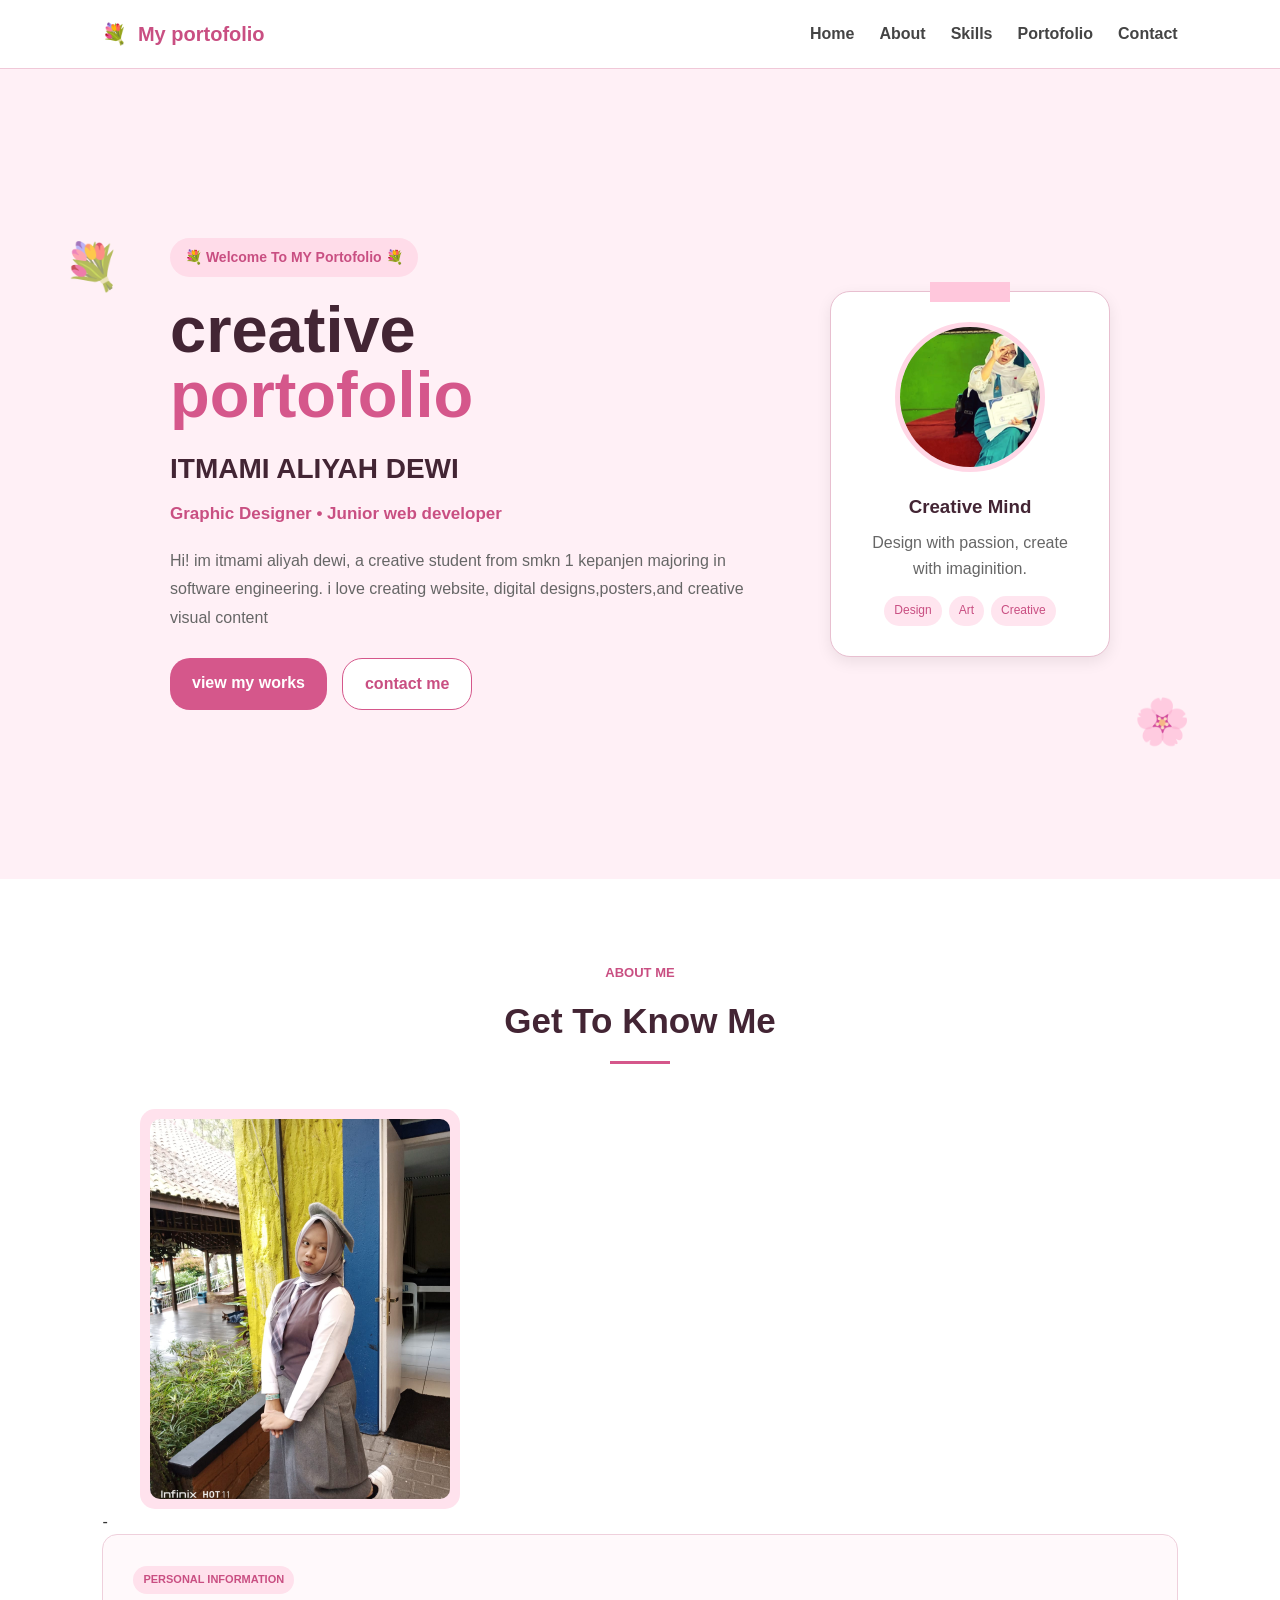
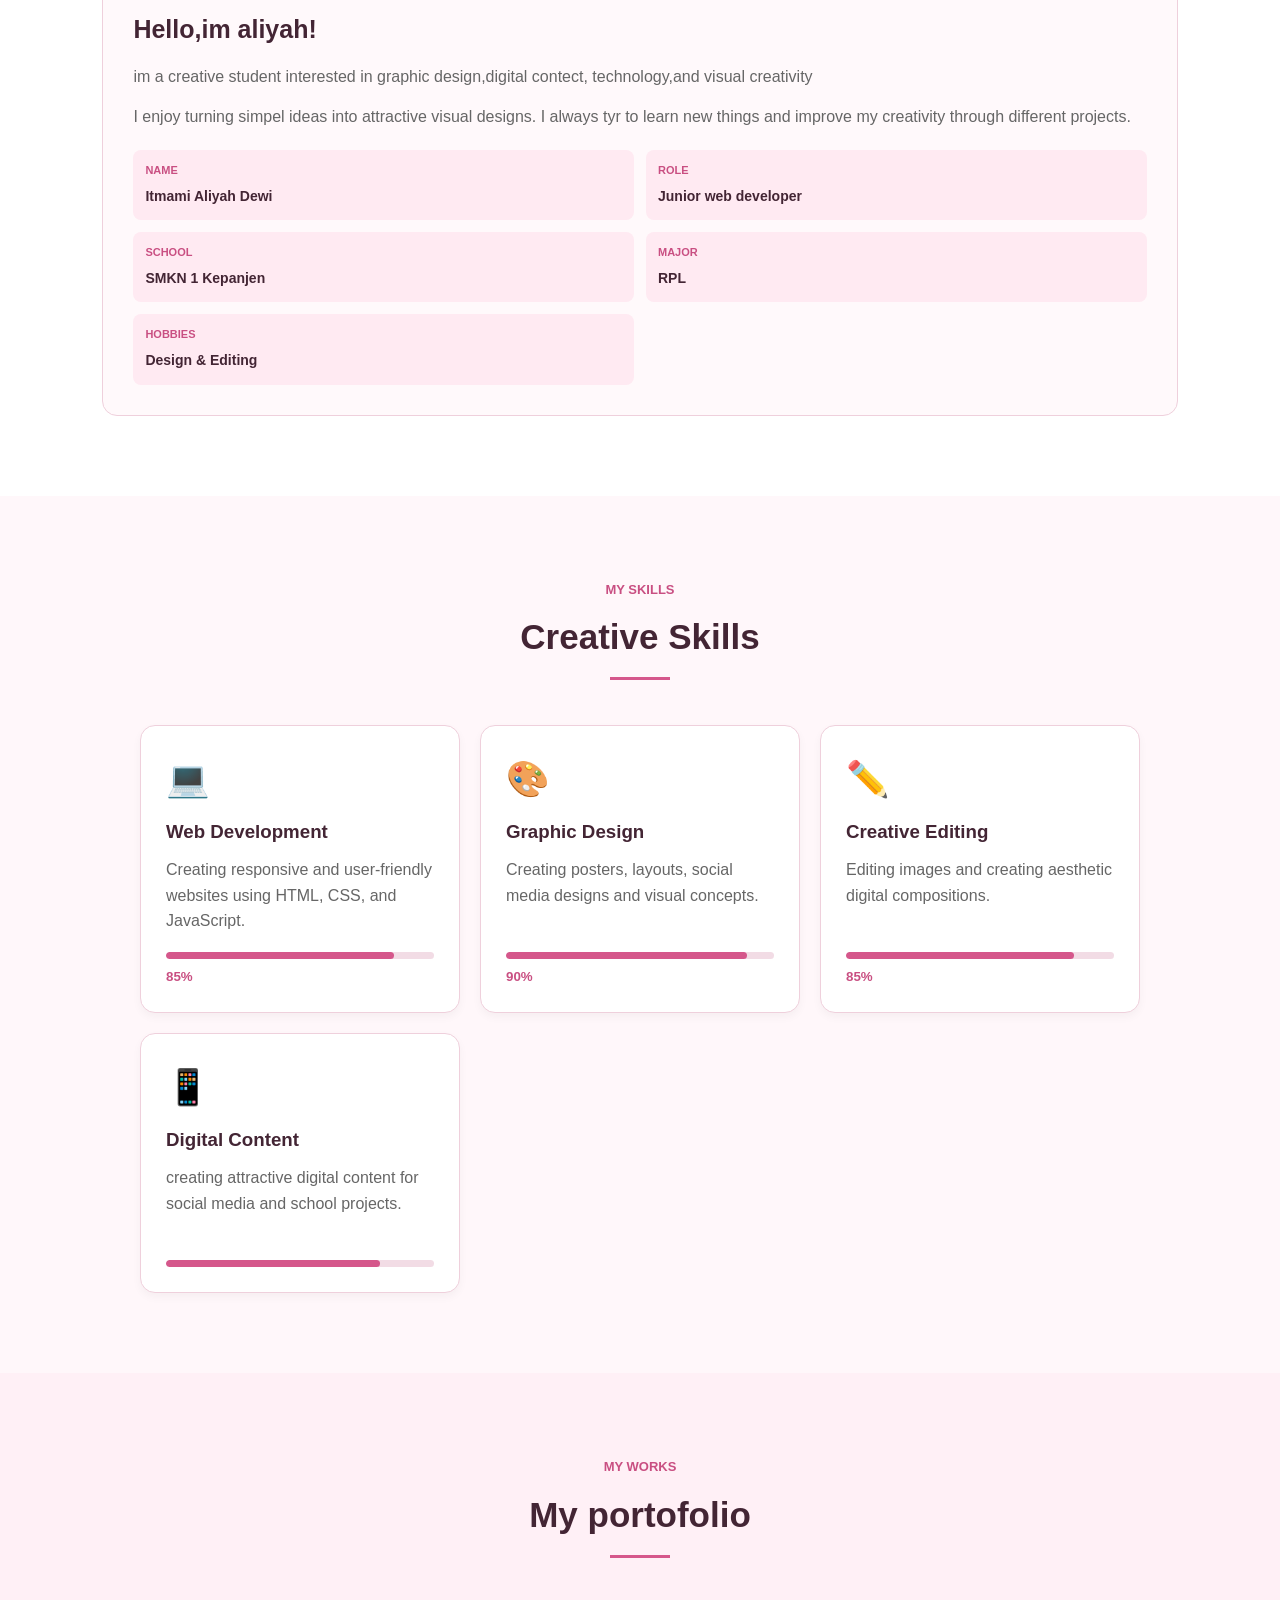
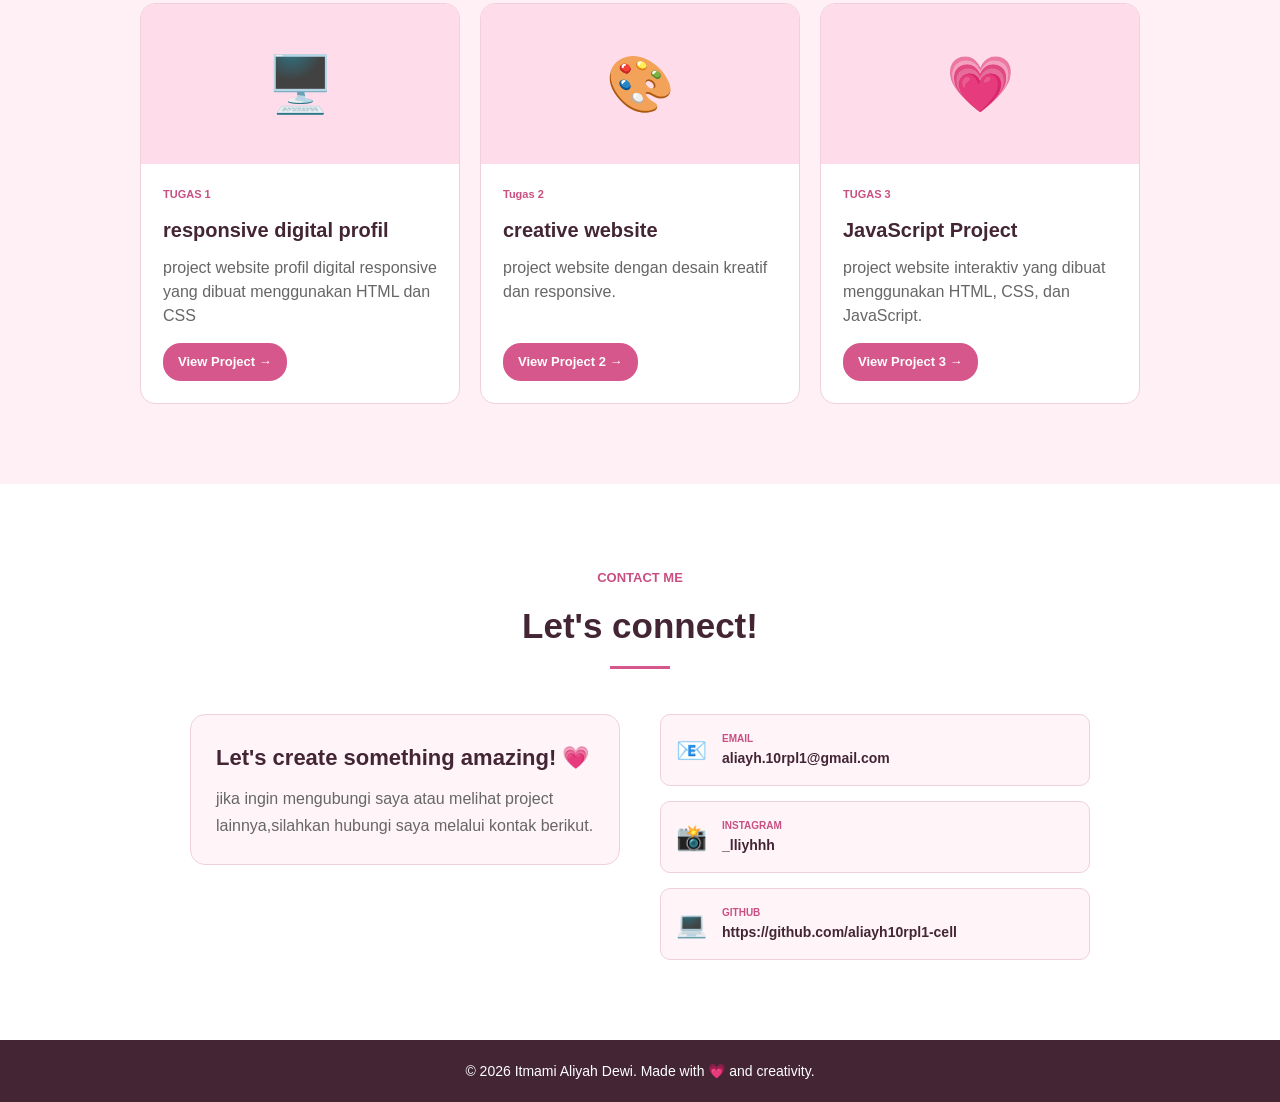
==== index.html @ 4032afdf "Rename web-portofolio.html to index.html" ====
<!DOCTYPE html>
<html lang="en">
<head>
    <meta charset="UTF-8">
    <meta name="viewport" content="width=device-width, initial-scale=1.0">
    <title>Creative portofolio | Graphic Designer</title>

    <link rel="stylesheet" href="web-portofolio.css">
</head>

<body>
     <!-- Decoration -->
      <div class="floating flower flower1">💐</div>
      <div class="floating flower flower2">🌸</div>
      <div class="floating heart heart1">💗</div>
      <div class="floating heart heart2">💖</div>

      <!-- NAVBAR -->
       <header class="navbar">

            <div class="logo">
                <spam>💐</spam>
                My portofolio
            </div>

            <nav id="navMenu">
                <a href="#home">Home</a>
                <a href="#about">About</a>
                <a href="#skills">Skills</a>
                <a href="#portofolio">Portofolio</a>
                <a href="#contact">Contact</a>
                </nav>

                <button class="menu-btn" id="menuBtn">
                    ☰
                </button>

       </header>

       <!-- HERO-->
        <selection class="hero" id="home">

            <div class="hero-decoration decor-left">💐</div>
            <div class="hero-decoration decor-right">🌸</div>

            <div class="hero-content">

                <div class="small-title">
                    💐 Welcome To MY Portofolio 💐
                </div>

                <h1>
                    creative
                    <span>portofolio</span>
                </h1>

                <h2>
                    ITMAMI ALIYAH DEWI
                </h2>

                <p class="hero-subtitle">
                    Graphic Designer • Junior web developer
                </p>

                <p class="hero-description">
                    Hi! im itmami aliyah dewi, a creative student
                    from smkn 1 kepanjen majoring in software
                    engineering. i love creating website,
                    digital designs,posters,and creative
                    visual content
                </p>

                <div class="hero-buttons">
                    <a href="#portofolio" class="btn primary">
                        view my works
                    </a>

                    <a href="#contact" class="btn secondary">
                        contact me
                    </a>  
                </div>

            </div>

            <div class="hero-card">

                <div class="card-tape"></div>

                <div class="profile-circle">

                



                   <img src="foto1.jpeg"
                   alt="foto itmami aliyah dewi">


                   </div>

                <h3>Creative Mind</h3>


                <p>
                    Design with passion,
                    create with imaginition.
                </p>

                <div class="mini-tags">
                     <span>Design</span>
                     <span>Art</span>
                     <span>Creative</span>
                </div>

            </div>

        </selection>

        <!--ABOUT-->
        <section class="section about" id="about">

            <div class="section-title">
                <span>ABOUT ME</span>
                <h2>Get To Know Me</h2>
                <div class="line"></div>
            </div>

            <div class="about-container">
                <div class="photo-frame">

                    <img src="foto2.jpeg"
                       alt="foto itmami aliayh dewi">
                    <div class="photo-placeholder">
                        <span>👩‍💻</span>
                    </div>
                </div>
            </div>-

            <div class="about-content">

                <div class="paper">

                    <span class="paper-label">
                        PERSONAL INFORMATION
                    </span>

                    <h3>Hello,im aliyah!</h3>

                    <p>
                        im a creative student interested in 
                        graphic design,digital contect,
                        technology,and visual creativity
                    </p>

                    <p>
                        I enjoy turning simpel ideas into
                        attractive visual designs. I always
                        tyr to learn new things and improve
                        my creativity through different projects.
                    </p>

                    <div class="info-grid">

                        <div>
                            <small>NAME</small>
                            <strong>Itmami Aliyah Dewi</strong>
                        </div>

                        <div>
                            <small>ROLE</small>
                            <strong>Junior web developer</strong>
                        </div>

                        <div>
                            <small>SCHOOL</small>
                            <strong>SMKN 1 Kepanjen</strong>
                        </div>

                        <div>
                            <small>MAJOR</small>
                            <strong>RPL</strong>
                        </div>

                        <div>
                            <small>HOBBIES</small>
                            <strong>Design & Editing</strong>
                        </div>
                    </div>
                </div>
            </div>
        </section>

        <!--SKILLS-->
        <section class="section skill-section" id="skill">

            <div class="section-title">
                <span>MY SKILLS</span>
                <h2>Creative Skills</h2>
                <div class="line"></div>
            </div>

            <div class="skill-grid">

            <!--`skil1-->
                <div class="skill-card">

                    <div class="skill-icone">💻</div>
                    
                    <h3>Web Development</h3>
                    <p>
                        Creating responsive and user-friendly
                        websites using HTML, CSS, and JavaScript.
                    </p>

                    <div class="progress">
                        <span style="width: 85%"></span>
                    </div>

                    <small>85%</small>
                </div>


                <!--skil2-->
                 <div class="skill-card">

                    <div class="skill-icon">🎨</div>

                    <h3>Graphic Design</h3>
                    <p>
                        Creating posters, layouts,
                        social media designs and
                        visual concepts.
                    </p>

                    <div class="prongress">
                        <span style="width: 90%"></span>
                    </div>

                    <small>90%</small>
                </div>

                <!--skil3-->
                <div class="skill-card">

                    <div class="skill-icone">✏️</div>

                    <h3>Creative Editing</h3>

                    <p>
                        Editing images and creating aesthetic
                        digital compositions.  
                    </p>

                    <div class="progress">
                        <span style="width: 85%"></span>
                    </div>

                    <small>85%</small>
                </div>

                <!--skil4-->

                <div class="skill-card">

                    <div class="skill-icone">📱</div>

                    <h3>Digital Content</h3>

                    <p>
                        creating attractive digital
                        content for social media
                        and school projects.
                    </p>

                    <div class="progress">
                        <span style="width: 80%"></span>

                        <small>80%</small>

                        </div>
                    



            </div>
        </section>

    <!--portofolio/tugas--> 
    <section class="section portofolio-section" id="portofolio">

        <div class="section-title">
            <span>MY WORKS</span>
            <h2>My portofolio</h2>
            <div class="line"></div>
        </div>

        <div class="portofolio-grid">

            <!---tuga 1-->
            <div class="portofolio-card">

                <div class="project-image">
                    🖥️
                </div>

                <div class="project-content">
                    <span>TUGAS 1</span>

                    <h3>responsive digital profil</h3>

                    <p>
                        project website profil digital responsive
                        yang dibuat menggunakan HTML dan CSS
                    </p>
                    <!--link tugas 1-->
                    <a href="index1.html"
                         target="_blank" 
                         class="project-bnt">
                        View Project →
                        </a>
                </div>
            </div>

            <!--LINK TUGAS 2-->
            <div class="portofolio-card">

                <div class="project-image">
                    🎨
                </div>

                <div class="project-content">

                    <span>Tugas 2</span>

                    <h3>creative website</h3>

                    <p>
                        project website dengan desain
                        kreatif dan responsive.
                        </p>
                        <!--link tugas2-->
                        <a href="index2.html"
                        target="_blank"
                        class="project-btn">
                    View Project 2 →
                        </a>
                    
                </div>
            </div>


            <!--tugas 3-->
            <div class="portofolio-card">

                <div class="project-image">
                    💗
                </div>

                <div class="project-content">

                    <span>TUGAS 3</span>

                    <h3>JavaScript Project</h3>

                    <p>
                        project website interaktiv yang dibuat
                        menggunakan HTML, CSS, dan JavaScript.
                    </p>
                    <!--link tugas 3-->
                    <a href="index3.html"
                    target="_blank"
                    class="project-btn">
                View Project 3 →
                    </a>
                </div>
            </div>
        </div>
    </section>   

    <!--contact-->
    <section class="section contact-section" id="contact">

        <div class="section-title">
            <span>CONTACT ME</span>

            <h2>Let's connect!</h2>
            <div class="line"></div>
        </div>

        <div class="contact-container">
            <div class="contact-teks">
                <h3>Let's create something amazing! 💗</h3>

                <p>
                    jika ingin mengubungi saya atau
                    melihat project lainnya,silahkan
                    hubungi saya melalui kontak berikut.
                </p>
            </div>

            <div class="contact-info">

                <!--email-->
                <a href="mailto:aliayh.10rpl1@gmail.com"
                   class="contact-item">
                   
            
                <span>📧</span>

                <div>
                    <small>EMAIL</small>

                <strong>
                    aliayh.10rpl1@gmail.com
                </strong>

                </div>
                </a>

                <!--ig-->
                <a href="LINK-INTAGRAM"
                     target="_blank"
                        class="contact-item">

                    <span>📸</span>

                    <div>
                        <small>INSTAGRAM</small>

                        <strong>
                            _lliyhhh
                        </strong>

                    
                    </div>
                    
                </a>

                <!--github-->
                <a href="LINK_GITHUB"
                     target="_blank"
                       class="contact-item">
                       <span>💻</span>

                       <div>

                        <small>GITHUB</small>

                        <strong>
                            https://github.com/aliayh10rpl1-cell
                        </strong>
                       </div>
                    </a>
            </div>
        </div>
    </section>

    <!--footer-->
    <footer>
        <p>
            © 2026 Itmami Aliyah Dewi.
            Made with 💗 and creativity.
        </p>
    </footer>

    <script src="js/script.js"></script>


</body>
</html>
---- web-portofolio.css ----
* {
    margin: 0;
    padding: 0;
    box-sizing: border-box;
}

html {
    scroll-behavior: smooth;
}

body {
    font-family: Arial, sans-serif;
    background-color: #fff7fa;
    color: #333;
    line-height: 1.6;
}

.floating {
    position: fixed;
    z-index: 0;
    font-size: 25px;
    opacity: 0.7;
    pointer-events: none;
}

.flower1 {
    top: 100px;
    left: 20px;
}

.flower2 {
    bottom: 100px;
    right: 20px;
}

.heart1 {
    top: 300px;
    right: 25px;
}

.heart2 {
    bottom: 250px;
    left: 25px;
}

.navbar {
    width: 100%;
    padding: 18px 8%;
    display: flex;
    justify-content: space-between;
    align-items: center;
    background-color: white;
    border-bottom: 1px solid #f0c8d8;
    position: sticky;
    top: 0;
    z-index: 100;
}

.logo {
    font-size: 20px;
    font-weight: bold;
    color: #c94f82;
}

.logo span,
.logo spam {
    margin-right: 5px;
}

.navbar nav {
    display: flex;
    align-items: center;
    gap: 25px;
}

.navbar nav a {
    text-decoration: none;
    color: #444;
    font-weight: bold;
    transition: 0.3s;
}

.navbar nav a:hover {
    color: #d5578b;
}

.menu-btn {
    display: none;
    border: none;
    background: none;
    font-size: 25px;
    cursor: pointer;
    color: #c94f82;
}

.hero {
    min-height: 90vh;
    display: flex;
    justify-content: center;
    align-items: center;
    gap: 60px;
    padding: 70px 8%;
    background-color: #fff0f6;
    position: relative;
    overflow: hidden;
}

.hero-content {
    max-width: 600px;
    position: relative;
    z-index: 2;
}

.small-title {
    display: inline-block;
    padding: 8px 15px;
    margin-bottom: 20px;
    background-color: #ffdce9;
    color: #c94f82;
    border-radius: 20px;
    font-size: 14px;
    font-weight: bold;
}

.hero h1 {
    font-size: 65px;
    line-height: 1;
    color: #432534;
}

.hero h1 span {
    display: block;
    color: #d5578b;
}

.hero h2 {
    margin-top: 20px;
    font-size: 28px;
    color: #432534;
}

.hero-subtitle {
    margin-top: 8px;
    color: #c94f82;
    font-weight: bold;
    font-size: 17px;
}

.hero-description {
    margin-top: 20px;
    color: #666;
    line-height: 1.8;
}

.hero-buttons {
    display: flex;
    gap: 15px;
    margin-top: 25px;
}

.btn {
    display: inline-block;
    padding: 12px 22px;
    border-radius: 20px;
    text-decoration: none;
    font-weight: bold;
    transition: 0.3s;
}

.btn.primary {
    background-color: #d5578b;
    color: white;
}

.btn.primary:hover {
    background-color: #b94170;
}

.btn.secondary {
    border: 1px solid #d5578b;
    color: #c94f82;
    background-color: white;
}

.btn.secondary:hover {
    background-color: #ffe5ef;
}

.hero-decoration {
    position: absolute;
    font-size: 45px;
    opacity: 0.7;
}

.decor-left {
    left: 5%;
    top: 20%;
}

.decor-right {
    right: 7%;
    bottom: 15%;
}

.hero-card {
    width: 280px;
    padding: 30px;
    background-color: white;
    border: 1px solid #e8bfd0;
    border-radius: 20px;
    text-align: center;
    box-shadow: 0 5px 15px rgba(0, 0, 0, 0.08);
    position: relative;
    z-index: 2;
}

.card-tape {
    width: 80px;
    height: 20px;
    margin: -40px auto 20px;
    background-color: #ffc7dc;
}

.profile-circle {
    width: 150px;
    height: 150px;
    margin: auto;
    overflow: hidden;
    border-radius: 50%;
    border: 5px solid #ffd7e6;
}

.profile-circle img {
    width: 100%;
    height: 100%;
    object-fit: cover;
}

.hero-card h3 {
    margin-top: 20px;
    color: #432534;
}

.hero-card p {
    margin-top: 8px;
    color: #666;
}

.mini-tags {
    display: flex;
    justify-content: center;
    gap: 7px;
    margin-top: 15px;
}

.mini-tags span {
    padding: 5px 10px;
    background-color: #ffe5ef;
    color: #c94f82;
    border-radius: 15px;
    font-size: 12px;
}

.section {
    padding: 80px 8%;
}

.section-title {
    text-align: center;
    margin-bottom: 45px;
}

.section-title > span {
    color: #c94f82;
    font-size: 13px;
    font-weight: bold;
}

.section-title h2 {
    margin-top: 8px;
    font-size: 35px;
    color: #432534;
}

.line {
    width: 60px;
    height: 3px;
    background-color: #d5578b;
    margin: 12px auto;
}

.about {
    background-color: white;
}

.about-container {
    max-width: 1000px;
    margin: auto;
    display: grid;
    grid-template-columns: 320px 1fr;
    gap: 50px;
    align-items: center;
}

.photo-frame {
    padding: 10px;
    background-color: #ffe2ed;
    border-radius: 15px;
}

.photo-frame img {
    display: block;
    width: 100%;
    height: 380px;
    object-fit: cover;
    border-radius: 10px;
}

.photo-placeholder {
    display: none;
}

.about-content {
    width: 100%;
}

.paper {
    padding: 30px;
    background-color: #fff9fb;
    border: 1px solid #efd0dc;
    border-radius: 15px;
}

.paper-label {
    display: inline-block;
    padding: 5px 10px;
    background-color: #ffe1ec;
    color: #c94f82;
    border-radius: 15px;
    font-size: 11px;
    font-weight: bold;
}

.paper h3 {
    margin: 15px 0;
    color: #432534;
    font-size: 25px;
}

.paper p {
    margin-bottom: 15px;
    color: #666;
}

.info-grid {
    display: grid;
    grid-template-columns: 1fr 1fr;
    gap: 12px;
    margin-top: 20px;
}

.info-grid div {
    padding: 12px;
    background-color: #ffeaf2;
    border-radius: 8px;
}

.info-grid small {
    display: block;
    margin-bottom: 3px;
    color: #c94f82;
    font-size: 11px;
    font-weight: bold;
}

.info-grid strong {
    color: #432534;
    font-size: 14px;
}

.skill-section {
    background-color: #fff7fa;
}

.skill-grid {
    max-width: 1000px;
    margin: auto;
    display: grid;
    grid-template-columns: repeat(3, 1fr);
    gap: 20px;
}

.skill-card {
    padding: 25px;
    background-color: white;
    border: 1px solid #efd0dc;
    border-radius: 15px;
    box-shadow: 0 4px 10px rgba(0, 0, 0, 0.04);
    transition: 0.3s;
}

.skill-card:hover {
    transform: translateY(-5px);
}

.skill-icone,
.skill-icon {
    font-size: 35px;
    margin-bottom: 10px;
}

.skill-card h3 {
    color: #432534;
    margin-bottom: 10px;
}

.skill-card p {
    color: #666;
    line-height: 1.6;
    min-height: 80px;
}

.progress,
.prongress {
    width: 100%;
    height: 7px;
    margin-top: 15px;
    background-color: #f2dce5;
    border-radius: 10px;
    overflow: hidden;
}

.progress span,
.prongress span {
    display: block;
    height: 100%;
    background-color: #d5578b;
    border-radius: 10px;
}

.skill-card small {
    display: block;
    margin-top: 7px;
    color: #c94f82;
    font-weight: bold;
}

.portofolio-section {
    background-color: #fff0f6;
}

.portofolio-grid {
    max-width: 1000px;
    margin: auto;
    display: grid;
    grid-template-columns: repeat(3, 1fr);
    gap: 20px;
    align-items: stretch;
}

.portofolio-card {
    background-color: white;
    border: 1px solid #efd0dc;
    border-radius: 15px;
    overflow: hidden;
    display: flex;
    flex-direction: column;
    transition: 0.3s;
}

.portofolio-card:hover {
    transform: translateY(-5px);
    box-shadow: 0 8px 20px rgba(0, 0, 0, 0.08);
}

.project-image {
    height: 160px;
    display: flex;
    justify-content: center;
    align-items: center;
    background-color: #ffdce9;
    font-size: 55px;
}

.project-content {
    padding: 22px;
    display: flex;
    flex-direction: column;
    flex: 1;
}

.project-content > span {
    color: #c94f82;
    font-size: 11px;
    font-weight: bold;
}

.project-content h3 {
    margin: 10px 0;
    color: #432534;
    font-size: 20px;
}

.project-content p {
    color: #666;
    line-height: 1.5;
    flex: 1;
}

.project-btn,
.project-bnt {
    display: inline-block;
    width: fit-content;
    margin-top: 15px;
    padding: 9px 15px;
    background-color: #d5578b;
    color: white;
    border-radius: 18px;
    text-decoration: none;
    font-size: 13px;
    font-weight: bold;
    transition: 0.3s;
}

.project-btn:hover,
.project-bnt:hover {
    background-color: #b94170;
}

.contact-section {
    background-color: white;
}

.contact-container {
    max-width: 900px;
    margin: auto;
    display: grid;
    grid-template-columns: 1fr 1fr;
    gap: 40px;
    align-items: start;
}

.contact-teks {
    padding: 25px;
    background-color: #fff5f9;
    border: 1px solid #efd0dc;
    border-radius: 15px;
}

.contact-teks h3 {
    color: #432534;
    margin-bottom: 10px;
    font-size: 22px;
}

.contact-teks p {
    color: #666;
    line-height: 1.7;
}

.contact-info {
    display: flex;
    flex-direction: column;
    gap: 15px;
}

.contact-item {
    display: flex;
    align-items: center;
    gap: 15px;
    padding: 15px;
    background-color: #fff5f9;
    border: 1px solid #efd0dc;
    border-radius: 10px;
    text-decoration: none;
    color: #333;
    transition: 0.3s;
}

.contact-item:hover {
    background-color: #ffe5ef;
    transform: translateX(5px);
}

.contact-item > span {
    font-size: 25px;
}

.contact-item div {
    display: flex;
    flex-direction: column;
}

.contact-item small {
    color: #c94f82;
    font-size: 10px;
    font-weight: bold;
}

.contact-item strong {
    color: #432534;
    font-size: 14px;
    word-break: break-word;
}

footer {
    padding: 20px;
    text-align: center;
    background-color: #432534;
    color: white;
    font-size: 14px;
}

@media (max-width: 900px) {

    .navbar {
        padding: 18px 5%;
    }

    .navbar nav {
        display: none;
        position: absolute;
        top: 65px;
        left: 0;
        width: 100%;
        padding: 20px;
        background-color: white;
        flex-direction: column;
        gap: 15px;
        border-bottom: 1px solid #efd0dc;
    }

    .navbar nav.active {
        display: flex;
    }

    .menu-btn {
        display: block;
    }

    .hero {
        flex-direction: column;
        text-align: center;
        padding: 60px 5%;
    }

    .hero-content {
        max-width: 700px;
    }

    .hero-buttons {
        justify-content: center;
    }

    .about-container {
        grid-template-columns: 1fr;
        gap: 30px;
    }

    .photo-frame {
        max-width: 320px;
        width: 100%;
        margin: auto;
    }

    .skill-grid {
        grid-template-columns: 1fr 1fr;
    }

    .portofolio-grid {
        grid-template-columns: 1fr 1fr;
    }

    .contact-container {
        grid-template-columns: 1fr;
    }
}

@media (max-width: 600px) {

    .section {
        padding: 60px 5%;
    }

    .logo {
        font-size: 17px;
    }

    .hero {
        padding: 50px 5%;
    }

    .hero h1 {
        font-size: 48px;
    }

    .hero h2 {
        font-size: 22px;
    }

    .hero-subtitle {
        font-size: 15px;
    }

    .hero-description {
        font-size: 14px;
    }

    .hero-buttons {
        flex-direction: column;
        align-items: center;
    }

    .btn {
        width: 200px;
        text-align: center;
    }

    .hero-card {
        width: 100%;
        max-width: 280px;
    }

    .section-title h2 {
        font-size: 28px;
    }

    .paper {
        padding: 20px;
    }

    .info-grid {
        grid-template-columns: 1fr;
    }

    .skill-grid {
        grid-template-columns: 1fr;
    }

    .skill-card p {
        min-height: auto;
    }

    .portofolio-grid {
        grid-template-columns: 1fr;
    }

    .project-image {
        height: 140px;
    }

    .contact-container {
        grid-template-columns: 1fr;
    }

    .contact-item strong {
        font-size: 13px;
    }

    .hero-decoration {
        font-size: 30px;
    }

    .floating {
        font-size: 20px;
    }
}
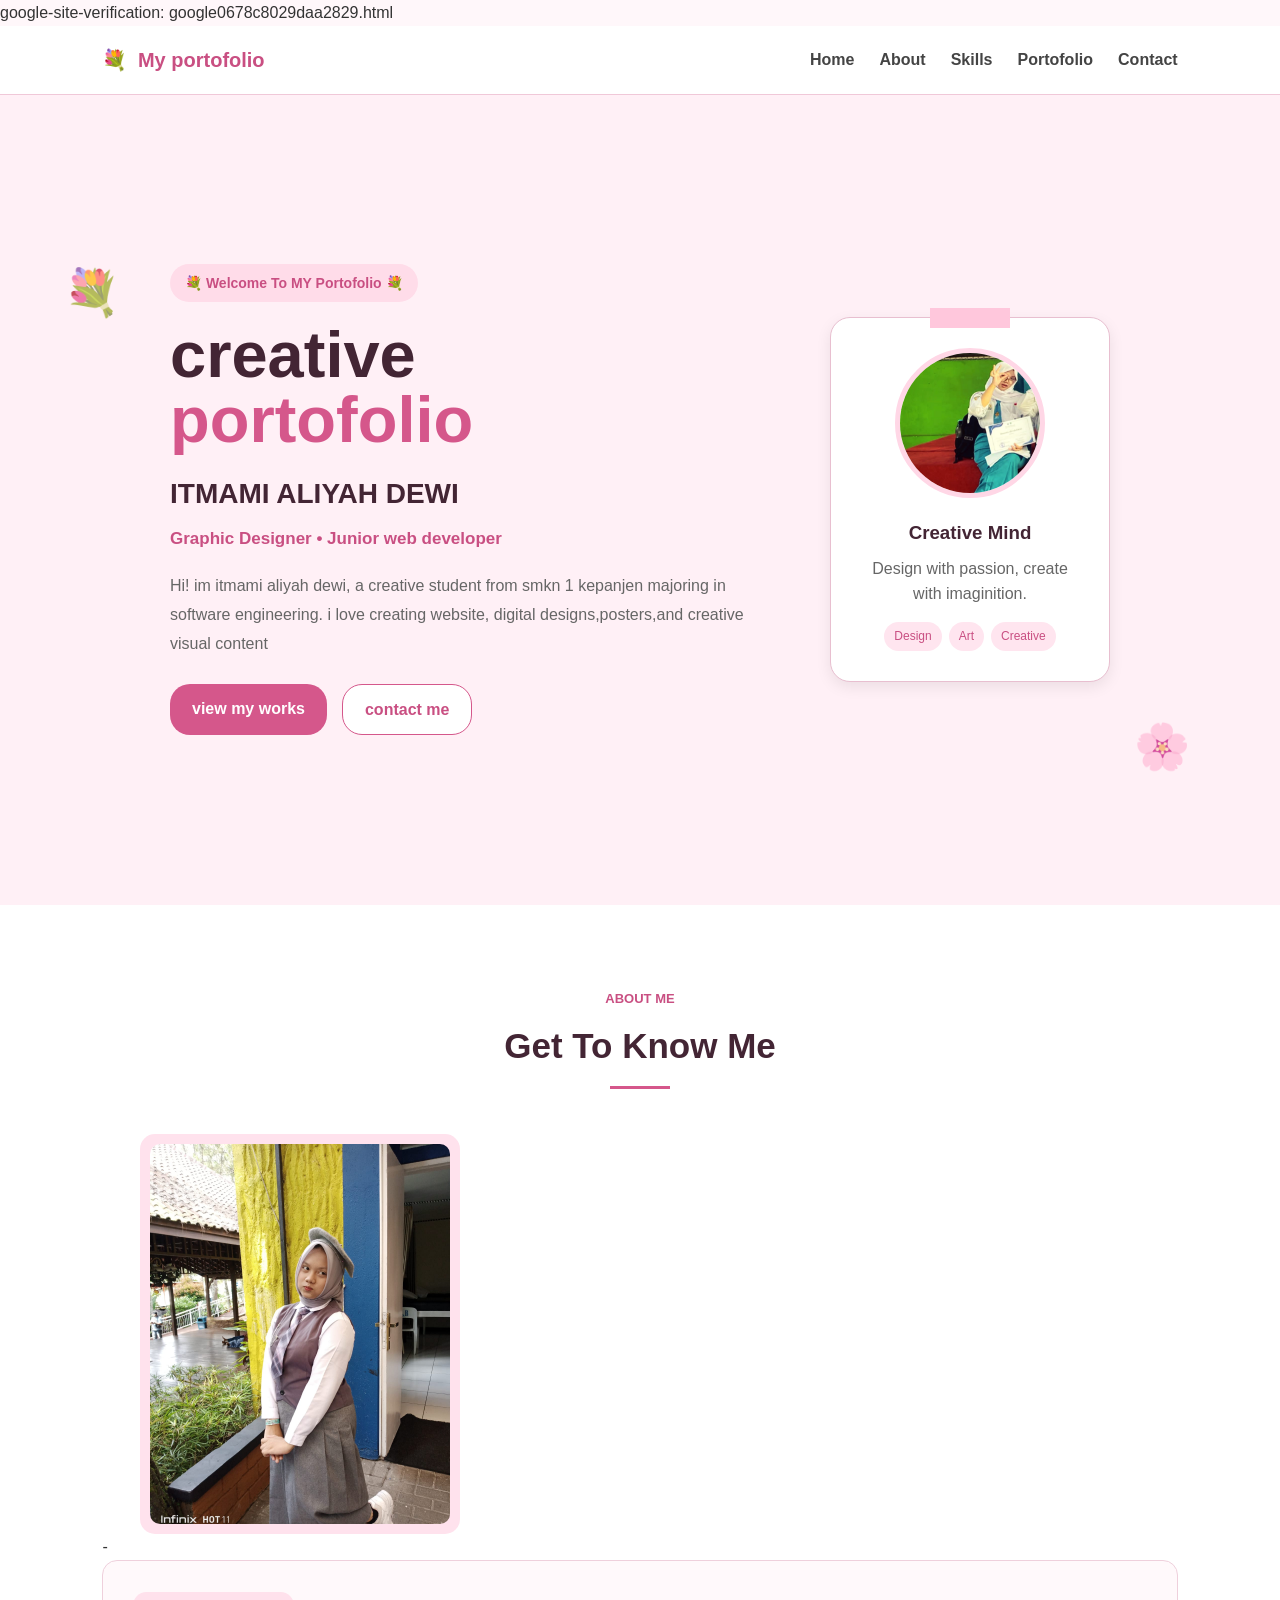
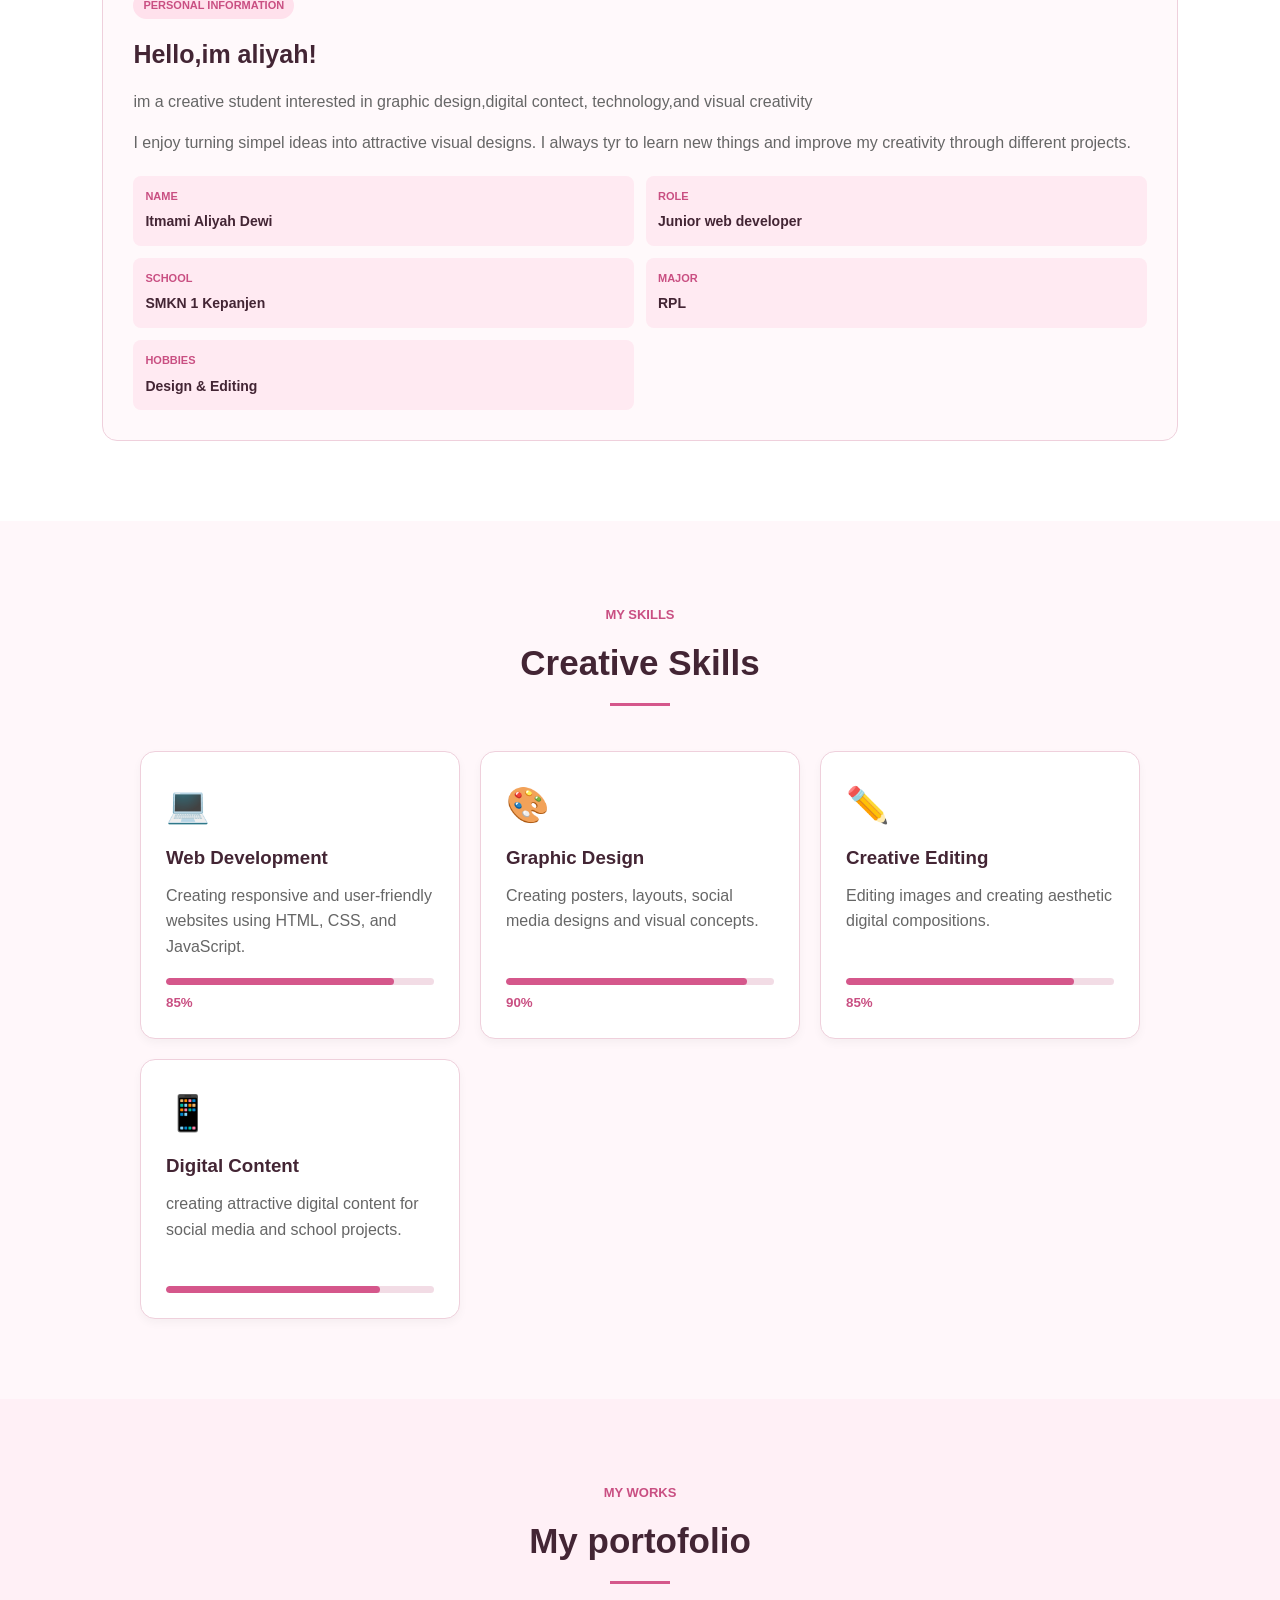
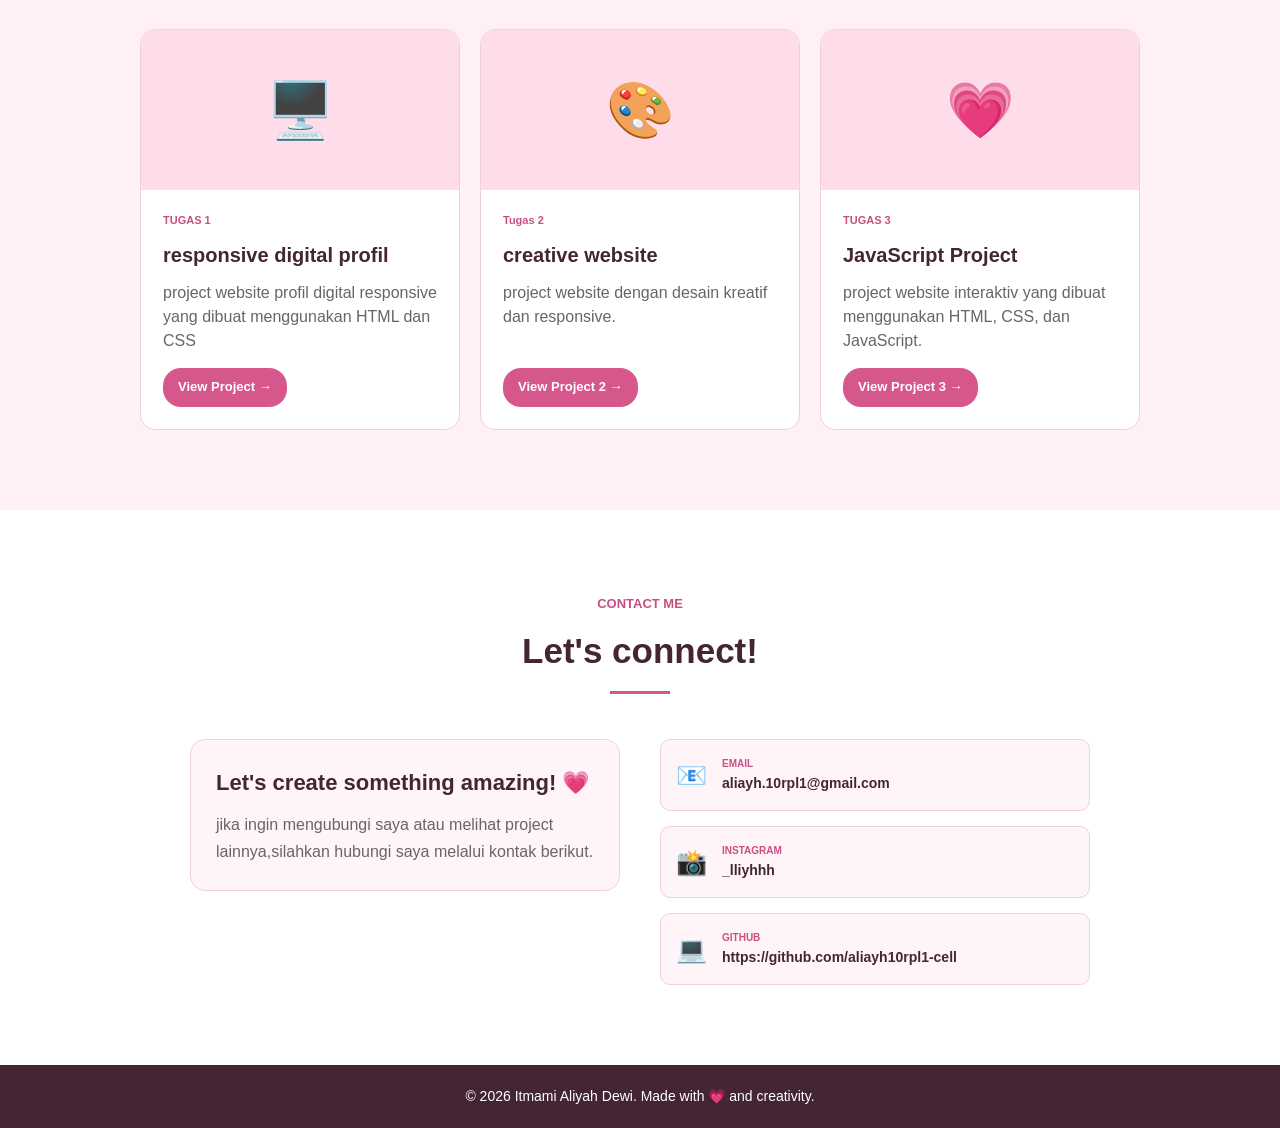
==== commit 77a0ed67: "Update index.html" ====
--- a/index.html
+++ b/index.html
@@ -7,6 +7,14 @@
 
     <link rel="stylesheet" href="web-portofolio.css">
 </head>
+
+    <head>
+  <title>Portofolio Itmami Aliyah Dewi</title>
+  <meta name="description" content="Portofolio Itmami Aliyah Dewi, siswa RPL dan Junior Web Developer.">
+</head>
+
+   <head>google-site-verification: google0678c8029daa2829.html</head> 
+    
 
 <body>
      <!-- Decoration -->
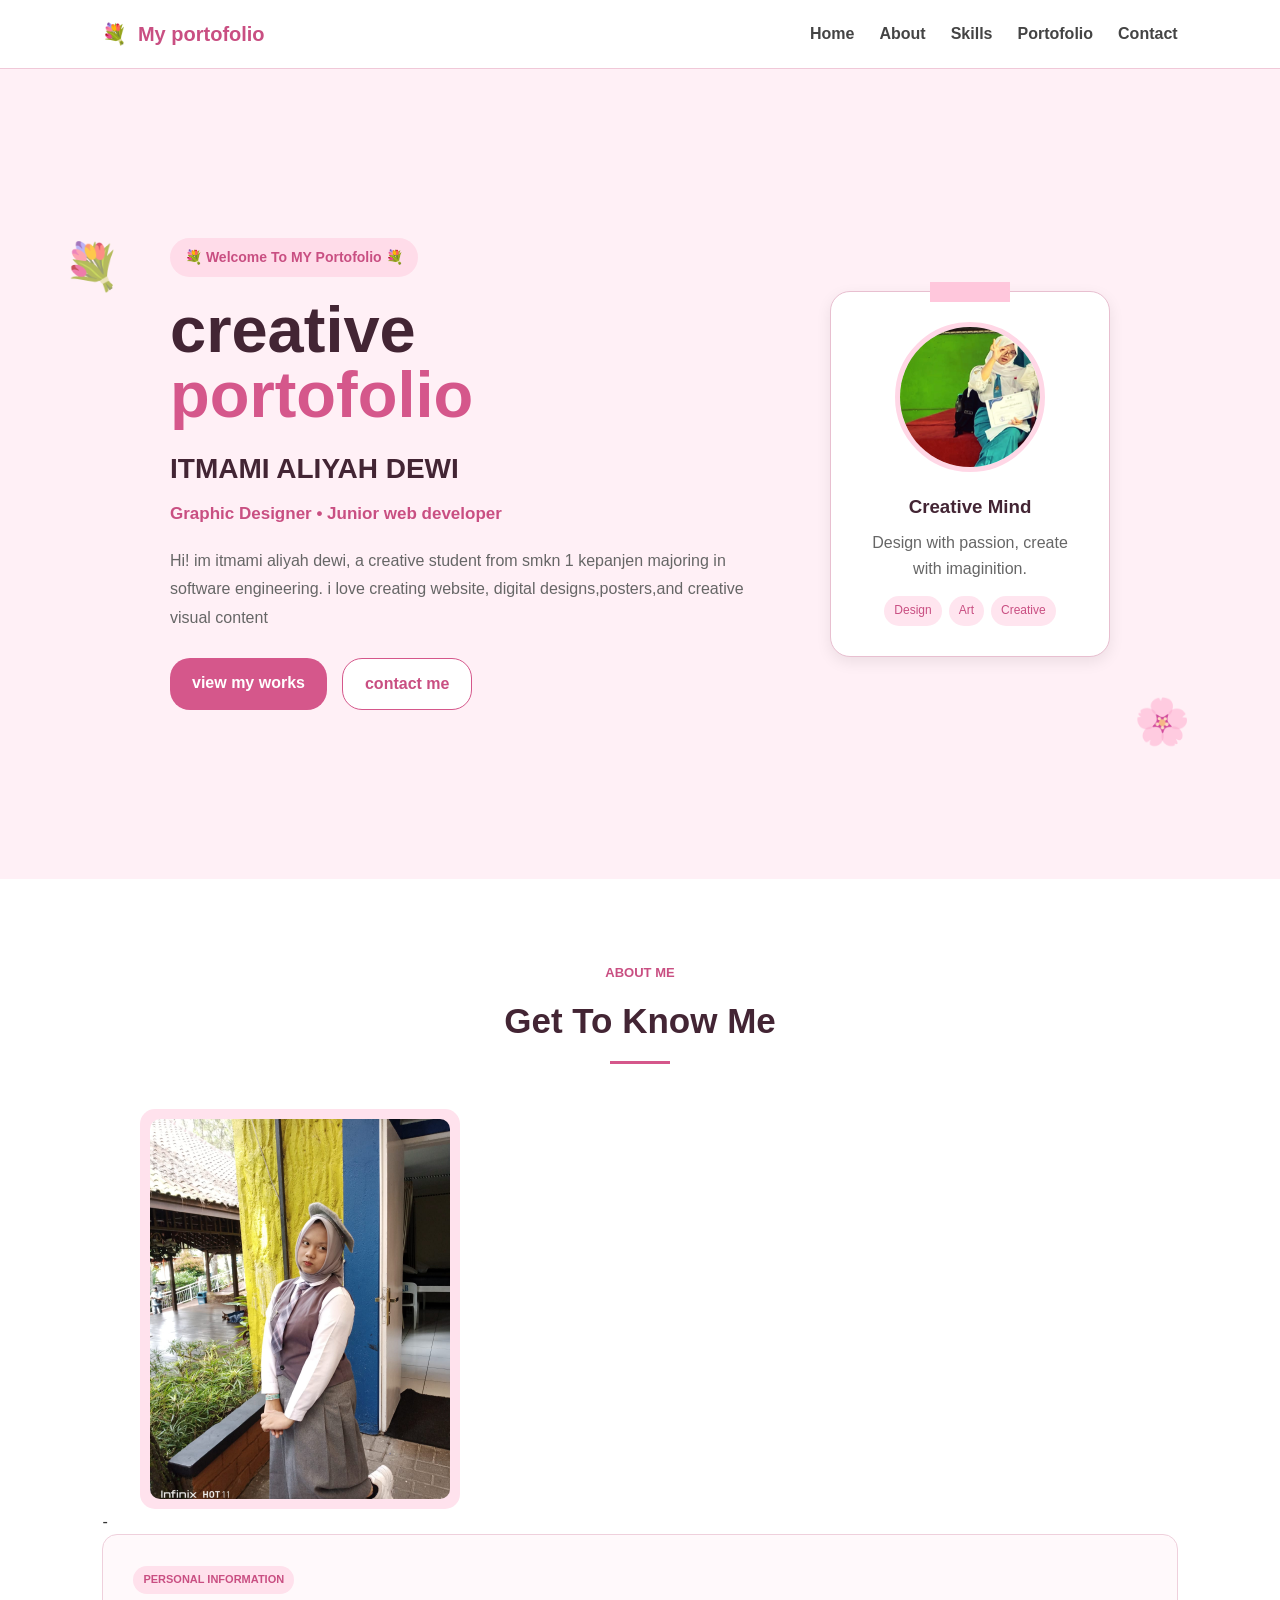
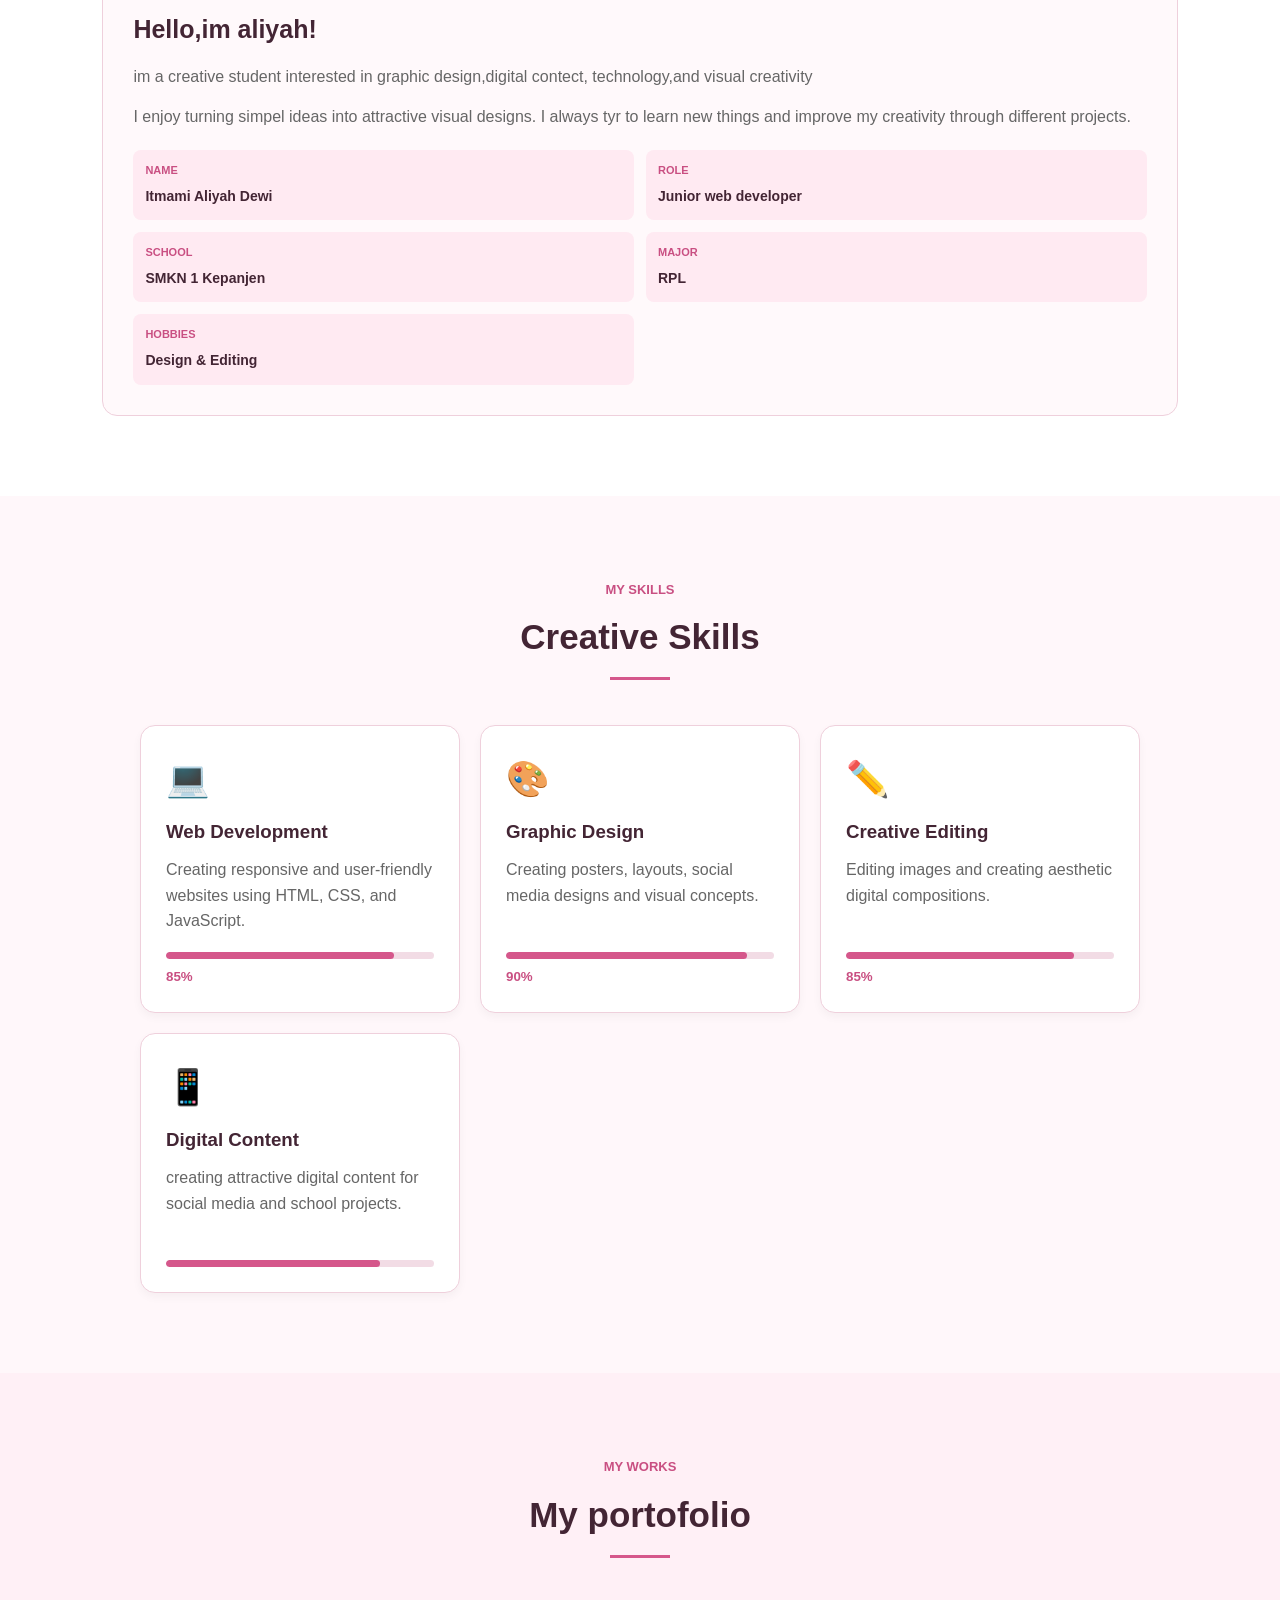
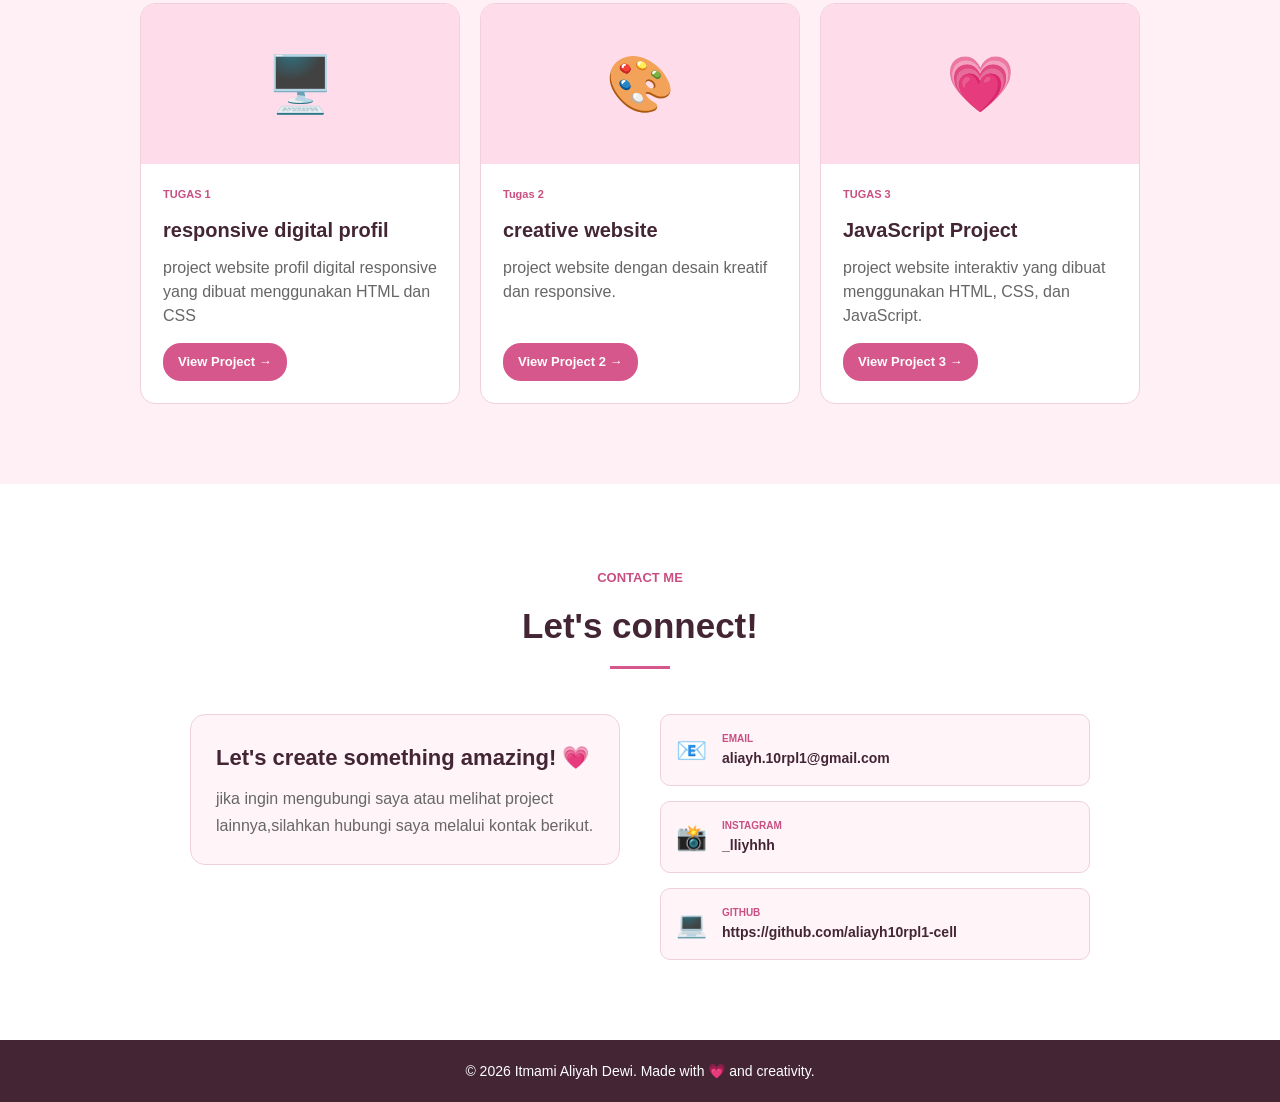
==== commit a2e1fb27: "Update Google site verification meta tag" ====
--- a/index.html
+++ b/index.html
@@ -13,7 +13,7 @@
   <meta name="description" content="Portofolio Itmami Aliyah Dewi, siswa RPL dan Junior Web Developer.">
 </head>
 
-   <head>google-site-verification: google0678c8029daa2829.html</head> 
+   <meta name="google-site-verification" content="EC6KHr09VsJSVDwqQdBZCDJicXG4H-CI_gUEpu-KRL4" />
     
 
 <body>
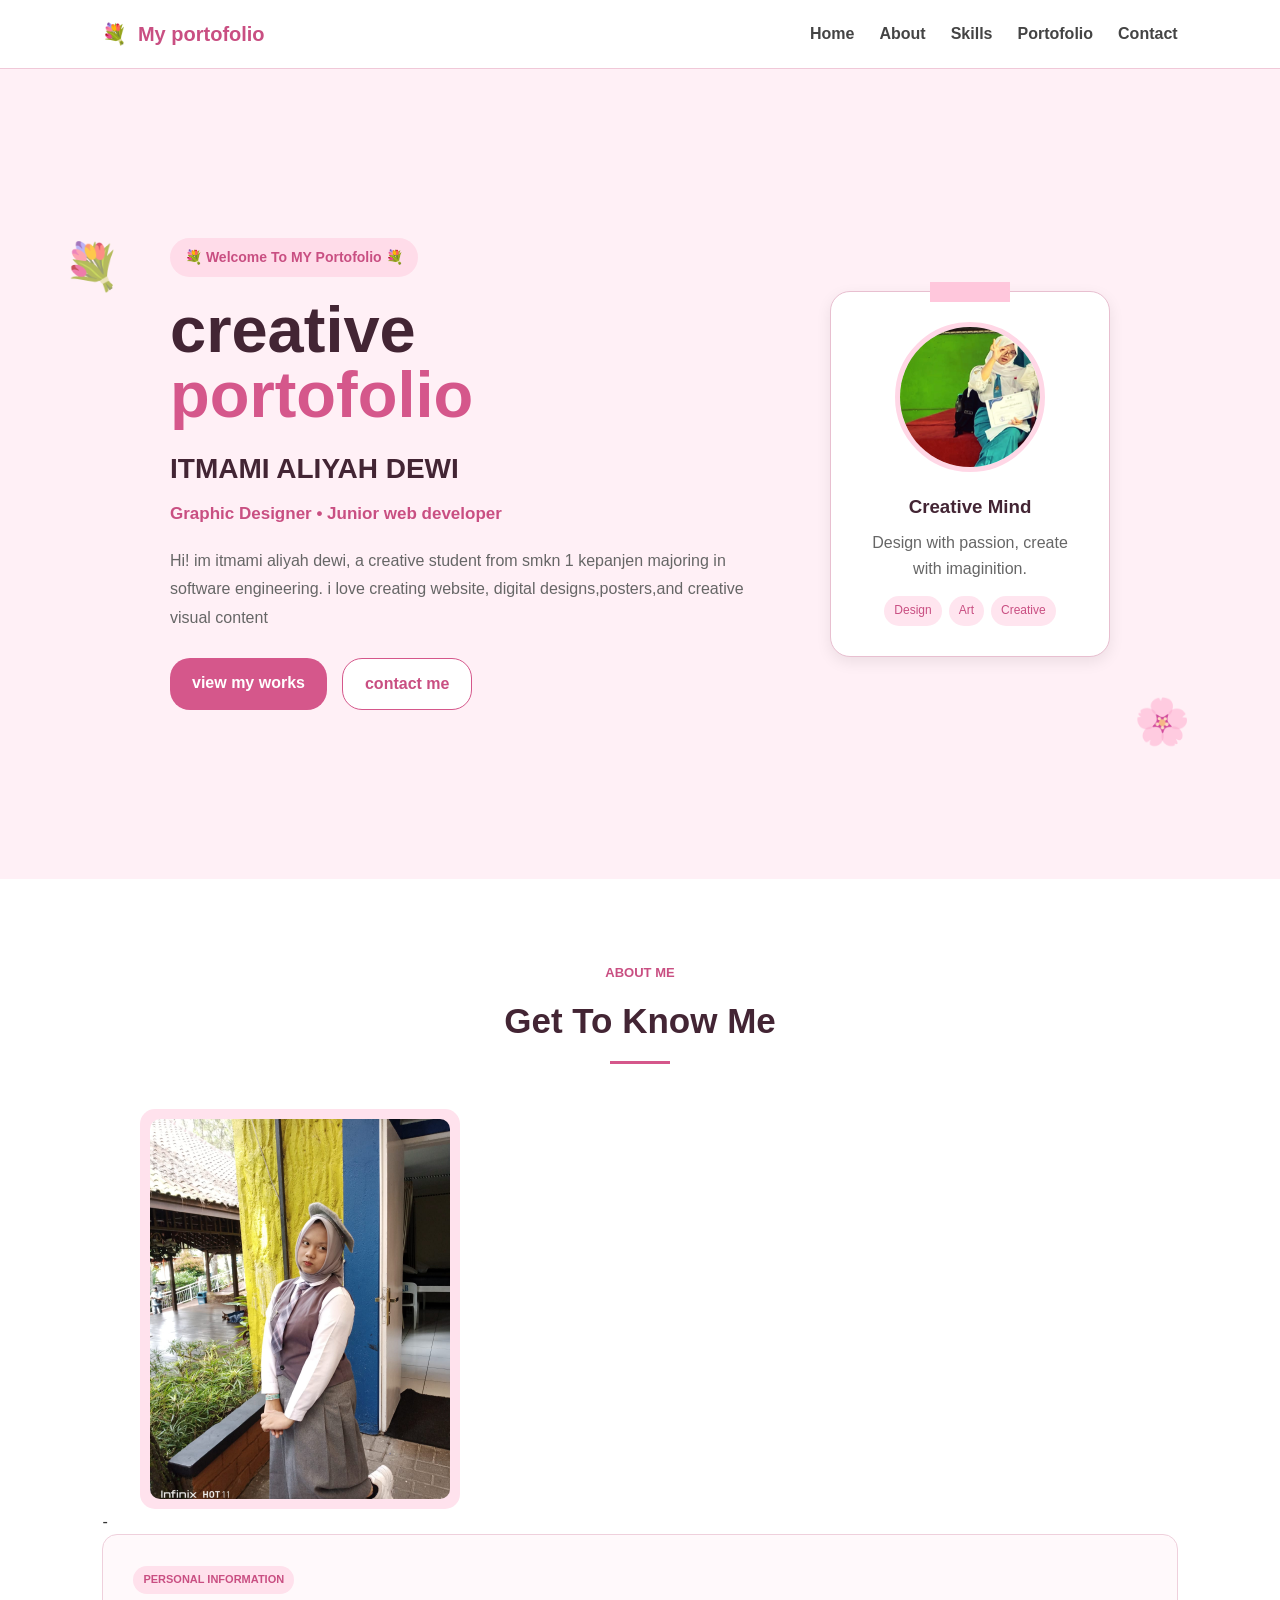
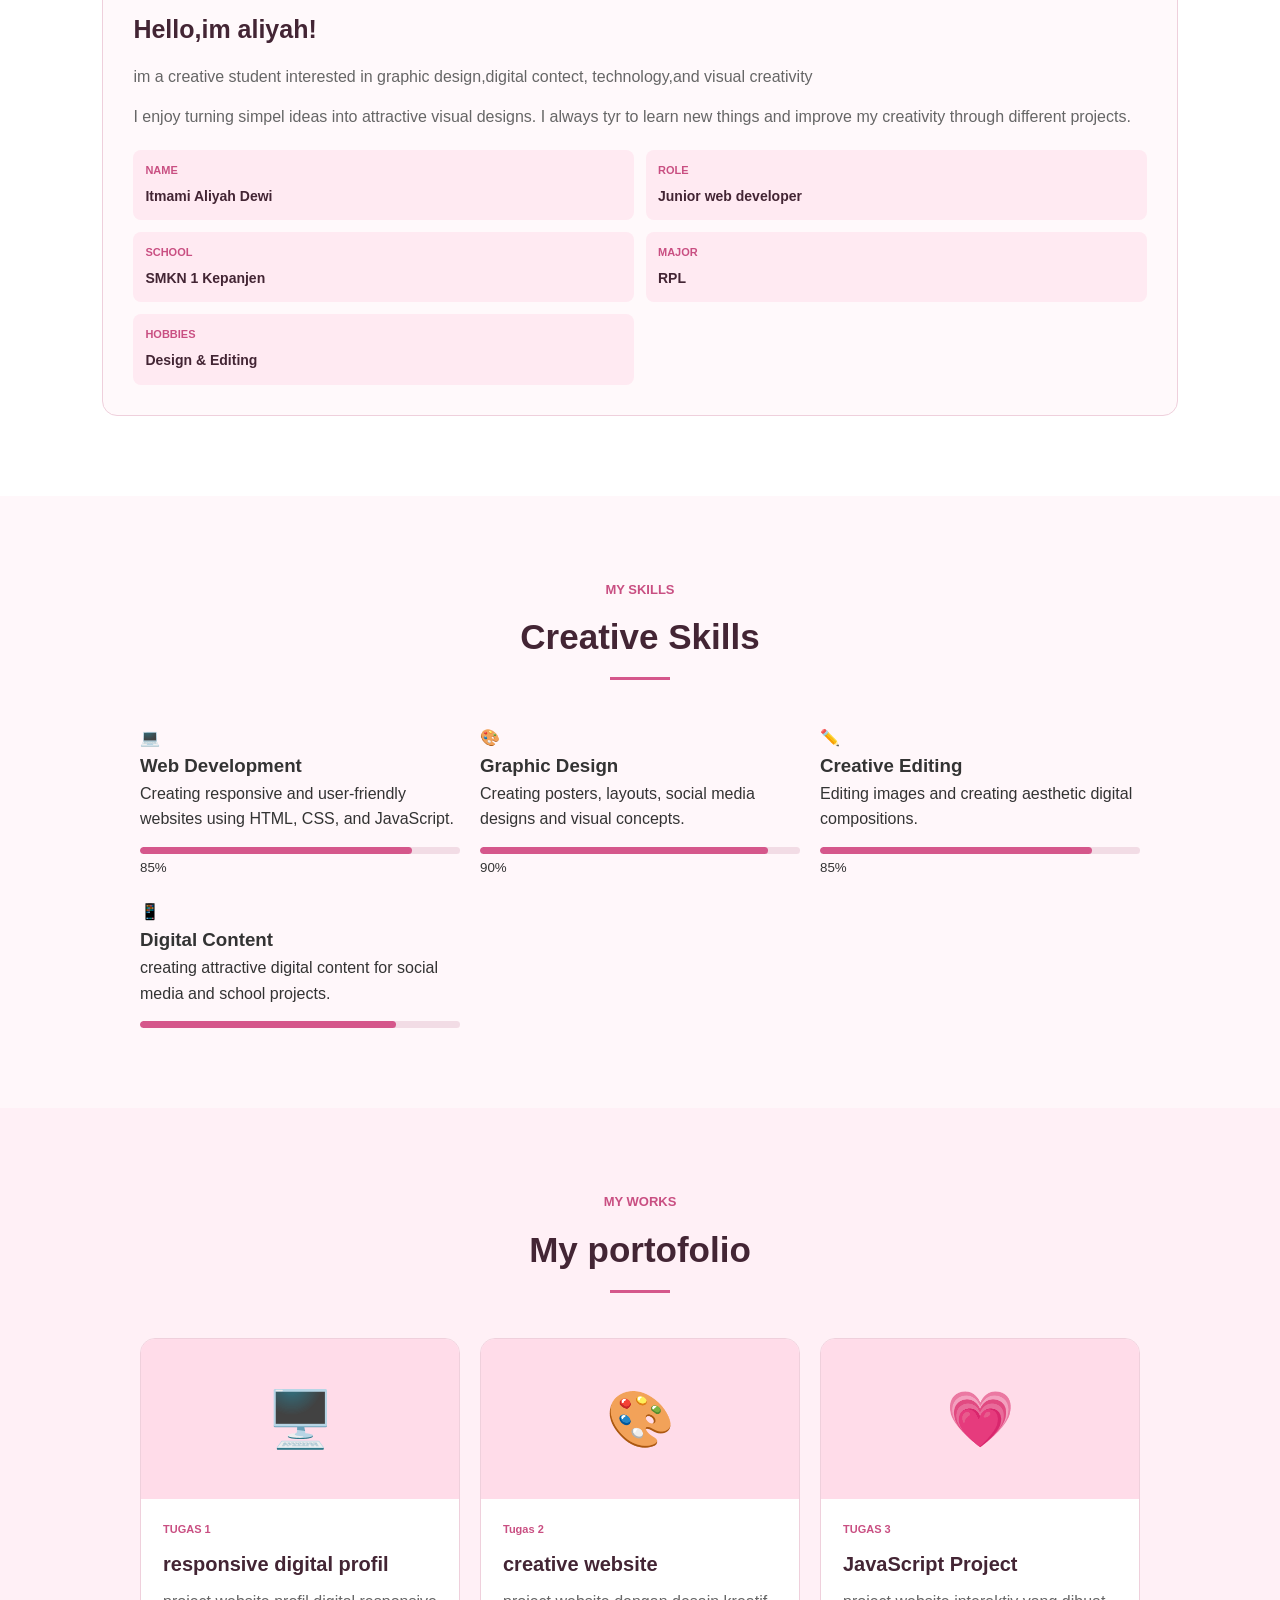
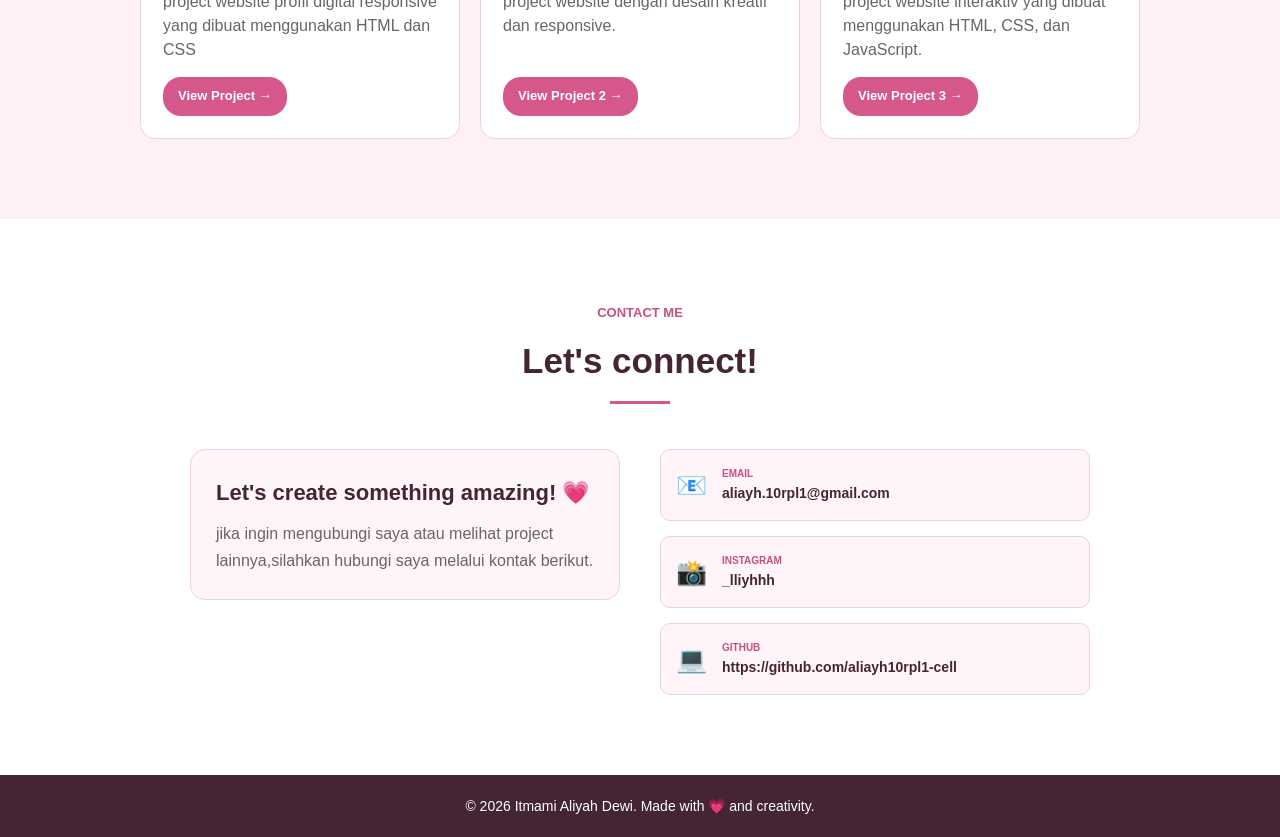
==== commit 4cb3c214: "Update index.html" ====
--- a/index.html
+++ b/index.html
@@ -3,6 +3,7 @@
 <head>
     <meta charset="UTF-8">
     <meta name="viewport" content="width=device-width, initial-scale=1.0">
+    <meta name="google-site-verification" content="EC6KHr09VsJSVDwqQdBZCDJicXG4H-CI_gUEpu-KRL4" />
     <title>Creative portofolio | Graphic Designer</title>
 
     <link rel="stylesheet" href="web-portofolio.css">
@@ -13,7 +14,7 @@
   <meta name="description" content="Portofolio Itmami Aliyah Dewi, siswa RPL dan Junior Web Developer.">
 </head>
 
-   <meta name="google-site-verification" content="EC6KHr09VsJSVDwqQdBZCDJicXG4H-CI_gUEpu-KRL4" />
+   
     
 
 <body>
@@ -199,7 +200,7 @@
         </section>
 
         <!--SKILLS-->
-        <section class="section skill-section" id="skill">
+        <section class="section skill-section" id="skills">
 
             <div class="section-title">
                 <span>MY SKILLS</span>
@@ -210,9 +211,9 @@
             <div class="skill-grid">
 
             <!--`skil1-->
-                <div class="skill-card">
-
-                    <div class="skill-icone">💻</div>
+                <div class="skills-card">
+
+                    <div class="skills-icone">💻</div>
                     
                     <h3>Web Development</h3>
                     <p>
@@ -229,9 +230,9 @@
 
 
                 <!--skil2-->
-                 <div class="skill-card">
-
-                    <div class="skill-icon">🎨</div>
+                 <div class="skills-card">
+
+                    <div class="skills-icon">🎨</div>
 
                     <h3>Graphic Design</h3>
                     <p>
@@ -248,9 +249,9 @@
                 </div>
 
                 <!--skil3-->
-                <div class="skill-card">
-
-                    <div class="skill-icone">✏️</div>
+                <div class="skills-card">
+
+                    <div class="skills-icone">✏️</div>
 
                     <h3>Creative Editing</h3>
 
@@ -268,9 +269,9 @@
 
                 <!--skil4-->
 
-                <div class="skill-card">
-
-                    <div class="skill-icone">📱</div>
+                <div class="skills-card">
+
+                    <div class="skills-icone">📱</div>
 
                     <h3>Digital Content</h3>
 
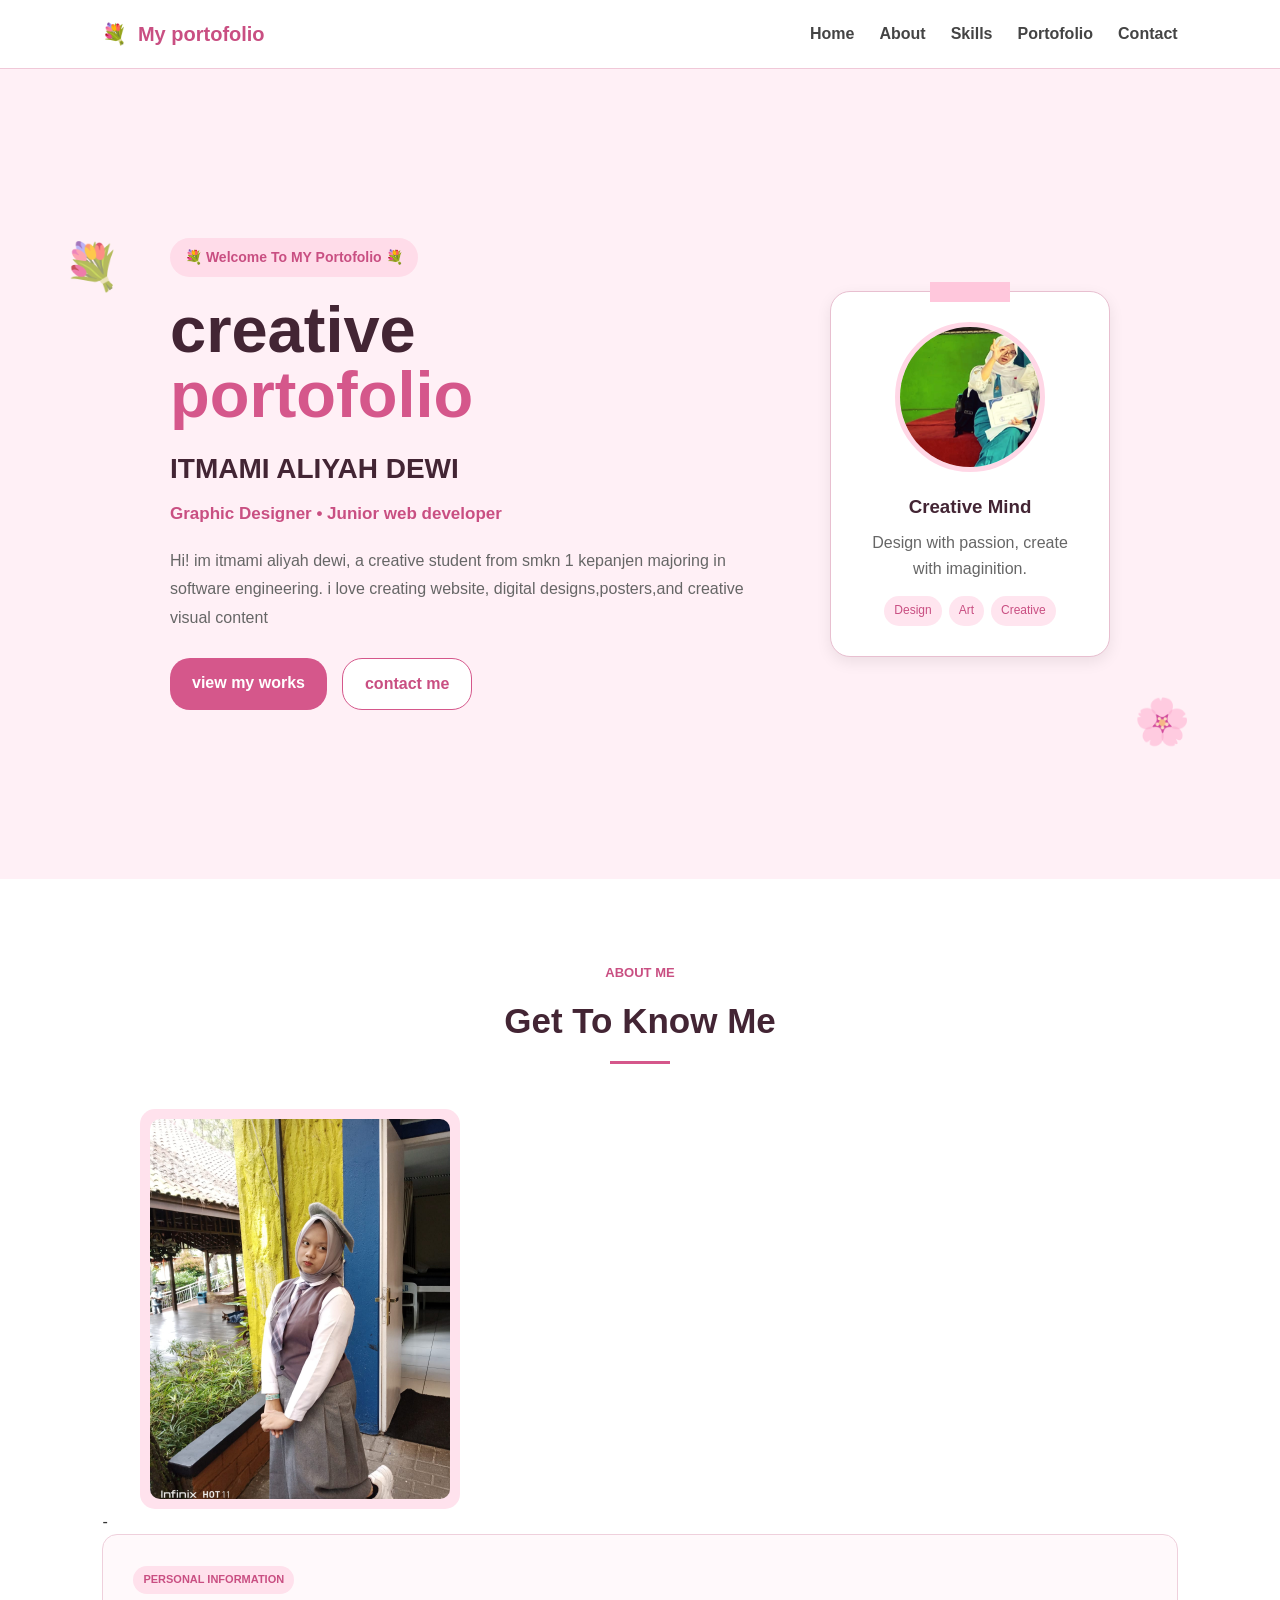
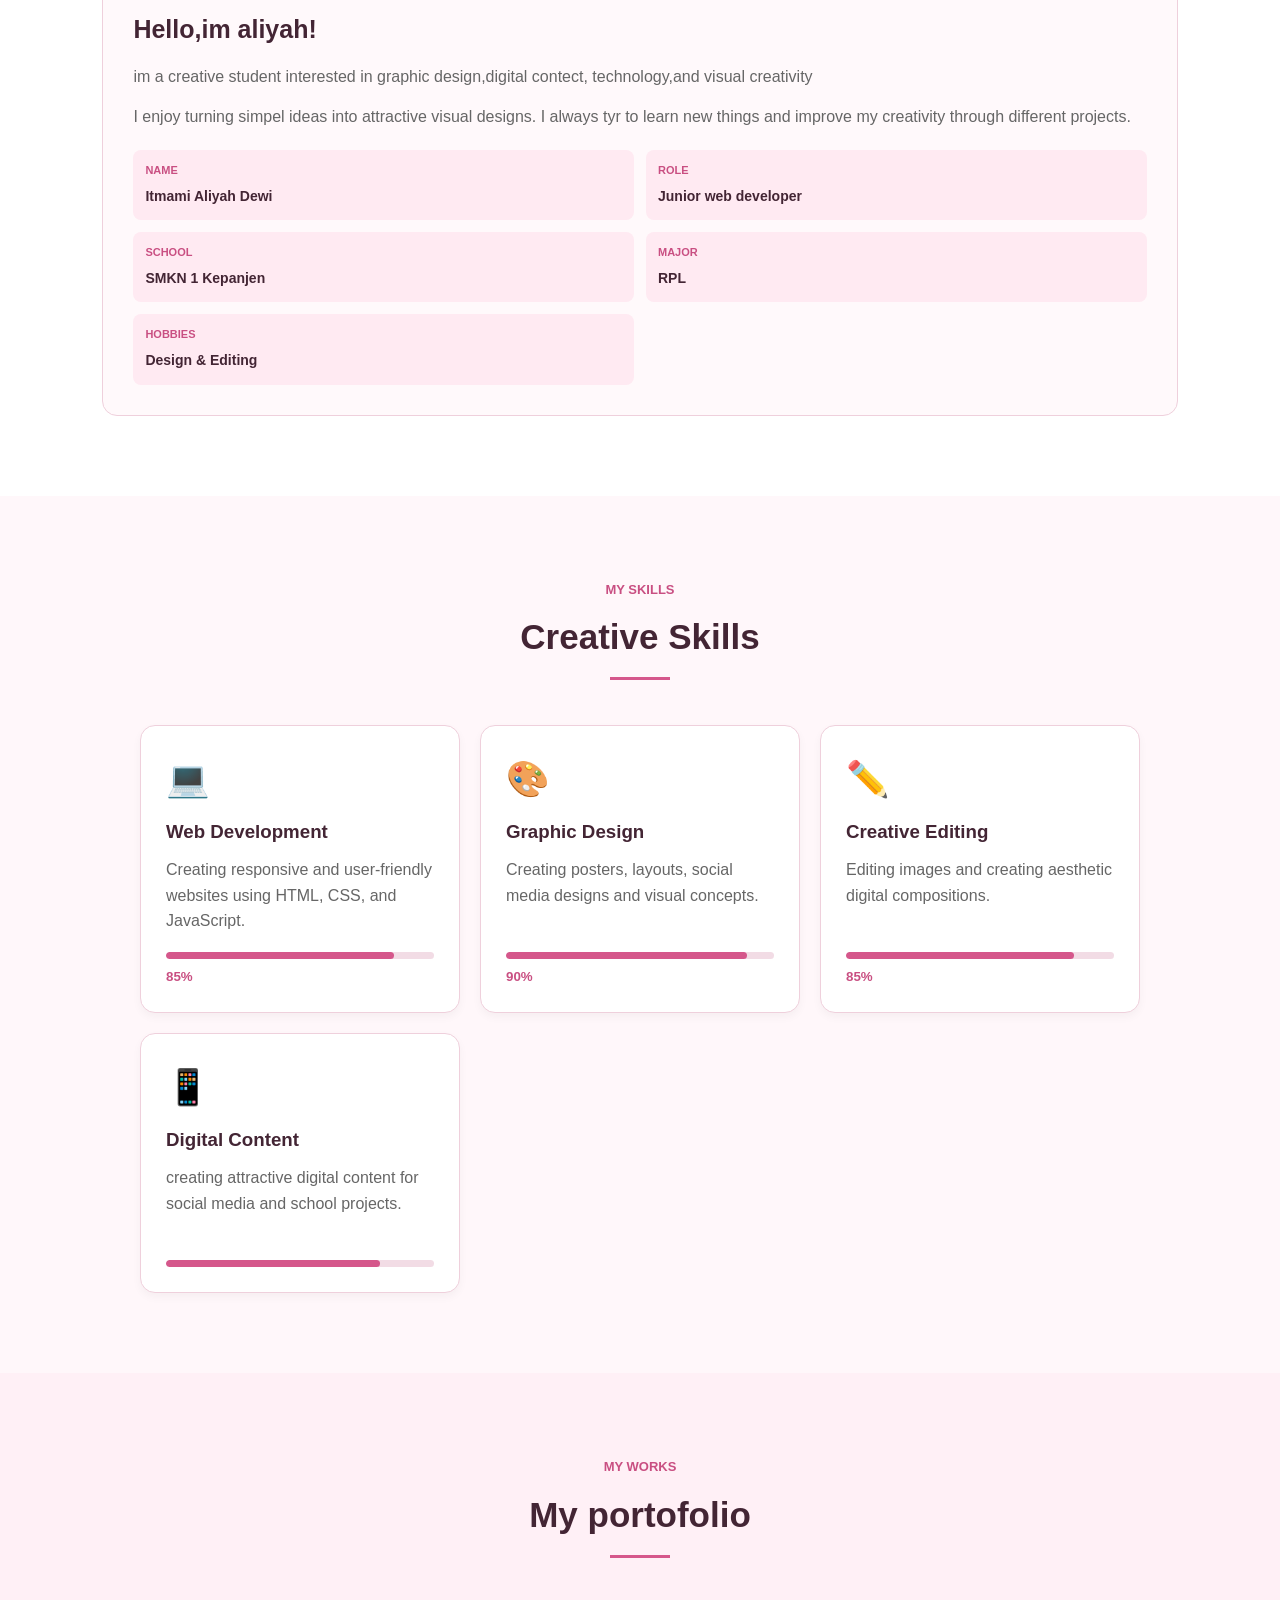
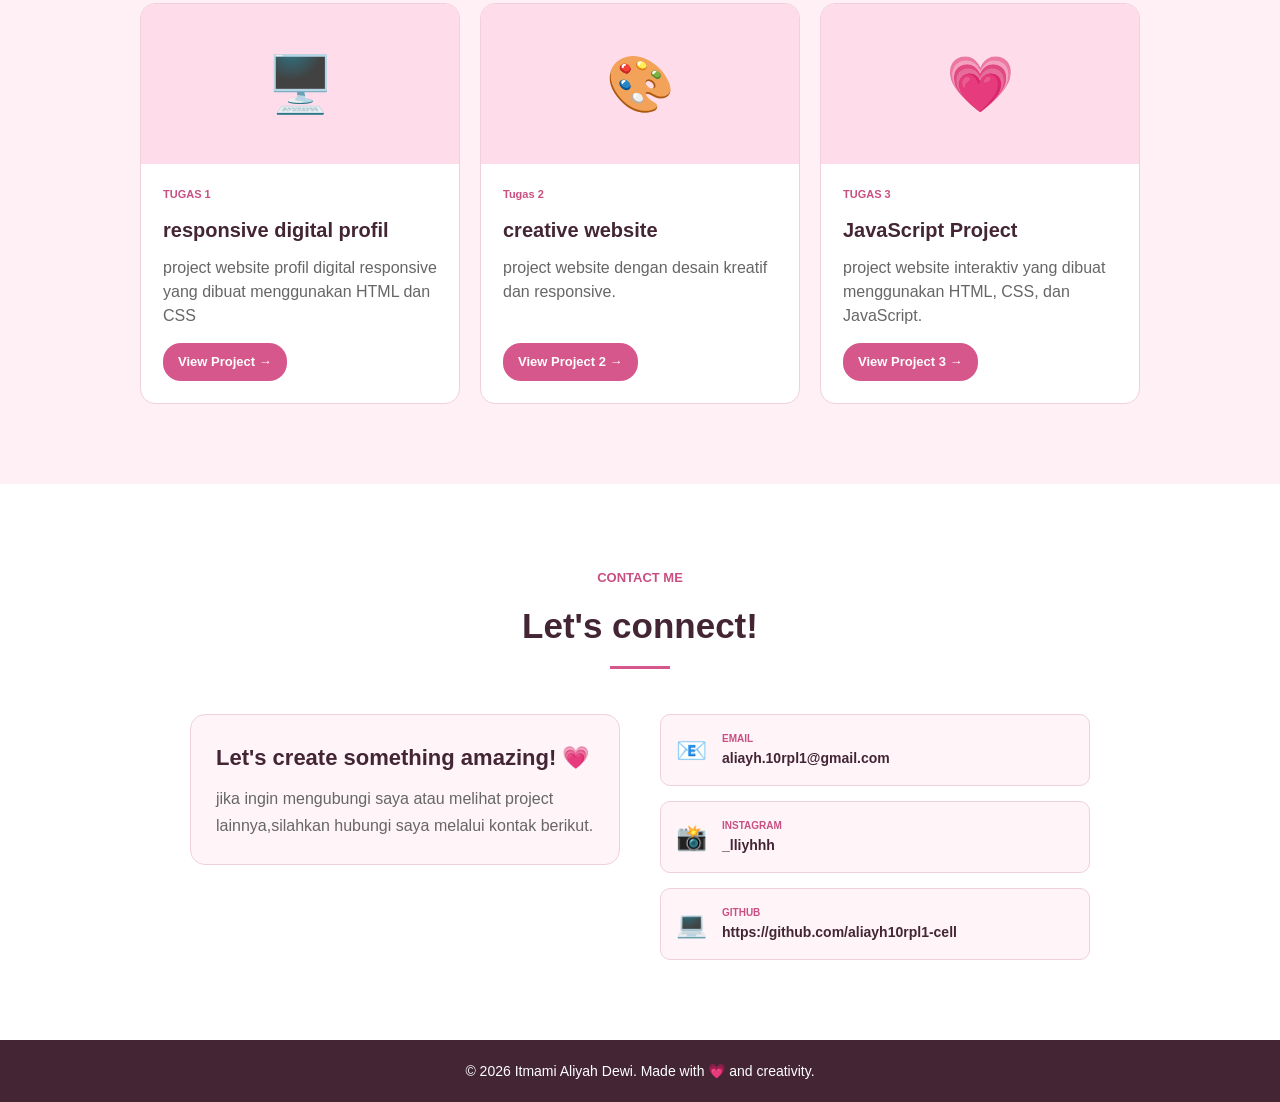
==== commit 87682455: "Rename web-portofolio.html to index.html" ====
--- a/index.html
+++ b/index.html
@@ -3,19 +3,10 @@
 <head>
     <meta charset="UTF-8">
     <meta name="viewport" content="width=device-width, initial-scale=1.0">
-    <meta name="google-site-verification" content="EC6KHr09VsJSVDwqQdBZCDJicXG4H-CI_gUEpu-KRL4" />
     <title>Creative portofolio | Graphic Designer</title>
 
     <link rel="stylesheet" href="web-portofolio.css">
 </head>
-
-    <head>
-  <title>Portofolio Itmami Aliyah Dewi</title>
-  <meta name="description" content="Portofolio Itmami Aliyah Dewi, siswa RPL dan Junior Web Developer.">
-</head>
-
-   
-    
 
 <body>
      <!-- Decoration -->
@@ -200,7 +191,7 @@
         </section>
 
         <!--SKILLS-->
-        <section class="section skill-section" id="skills">
+        <section class="section skill-section" id="skill">
 
             <div class="section-title">
                 <span>MY SKILLS</span>
@@ -211,9 +202,9 @@
             <div class="skill-grid">
 
             <!--`skil1-->
-                <div class="skills-card">
-
-                    <div class="skills-icone">💻</div>
+                <div class="skill-card">
+
+                    <div class="skill-icone">💻</div>
                     
                     <h3>Web Development</h3>
                     <p>
@@ -230,9 +221,9 @@
 
 
                 <!--skil2-->
-                 <div class="skills-card">
-
-                    <div class="skills-icon">🎨</div>
+                 <div class="skill-card">
+
+                    <div class="skill-icon">🎨</div>
 
                     <h3>Graphic Design</h3>
                     <p>
@@ -249,9 +240,9 @@
                 </div>
 
                 <!--skil3-->
-                <div class="skills-card">
-
-                    <div class="skills-icone">✏️</div>
+                <div class="skill-card">
+
+                    <div class="skill-icone">✏️</div>
 
                     <h3>Creative Editing</h3>
 
@@ -269,9 +260,9 @@
 
                 <!--skil4-->
 
-                <div class="skills-card">
-
-                    <div class="skills-icone">📱</div>
+                <div class="skill-card">
+
+                    <div class="skill-icone">📱</div>
 
                     <h3>Digital Content</h3>
 
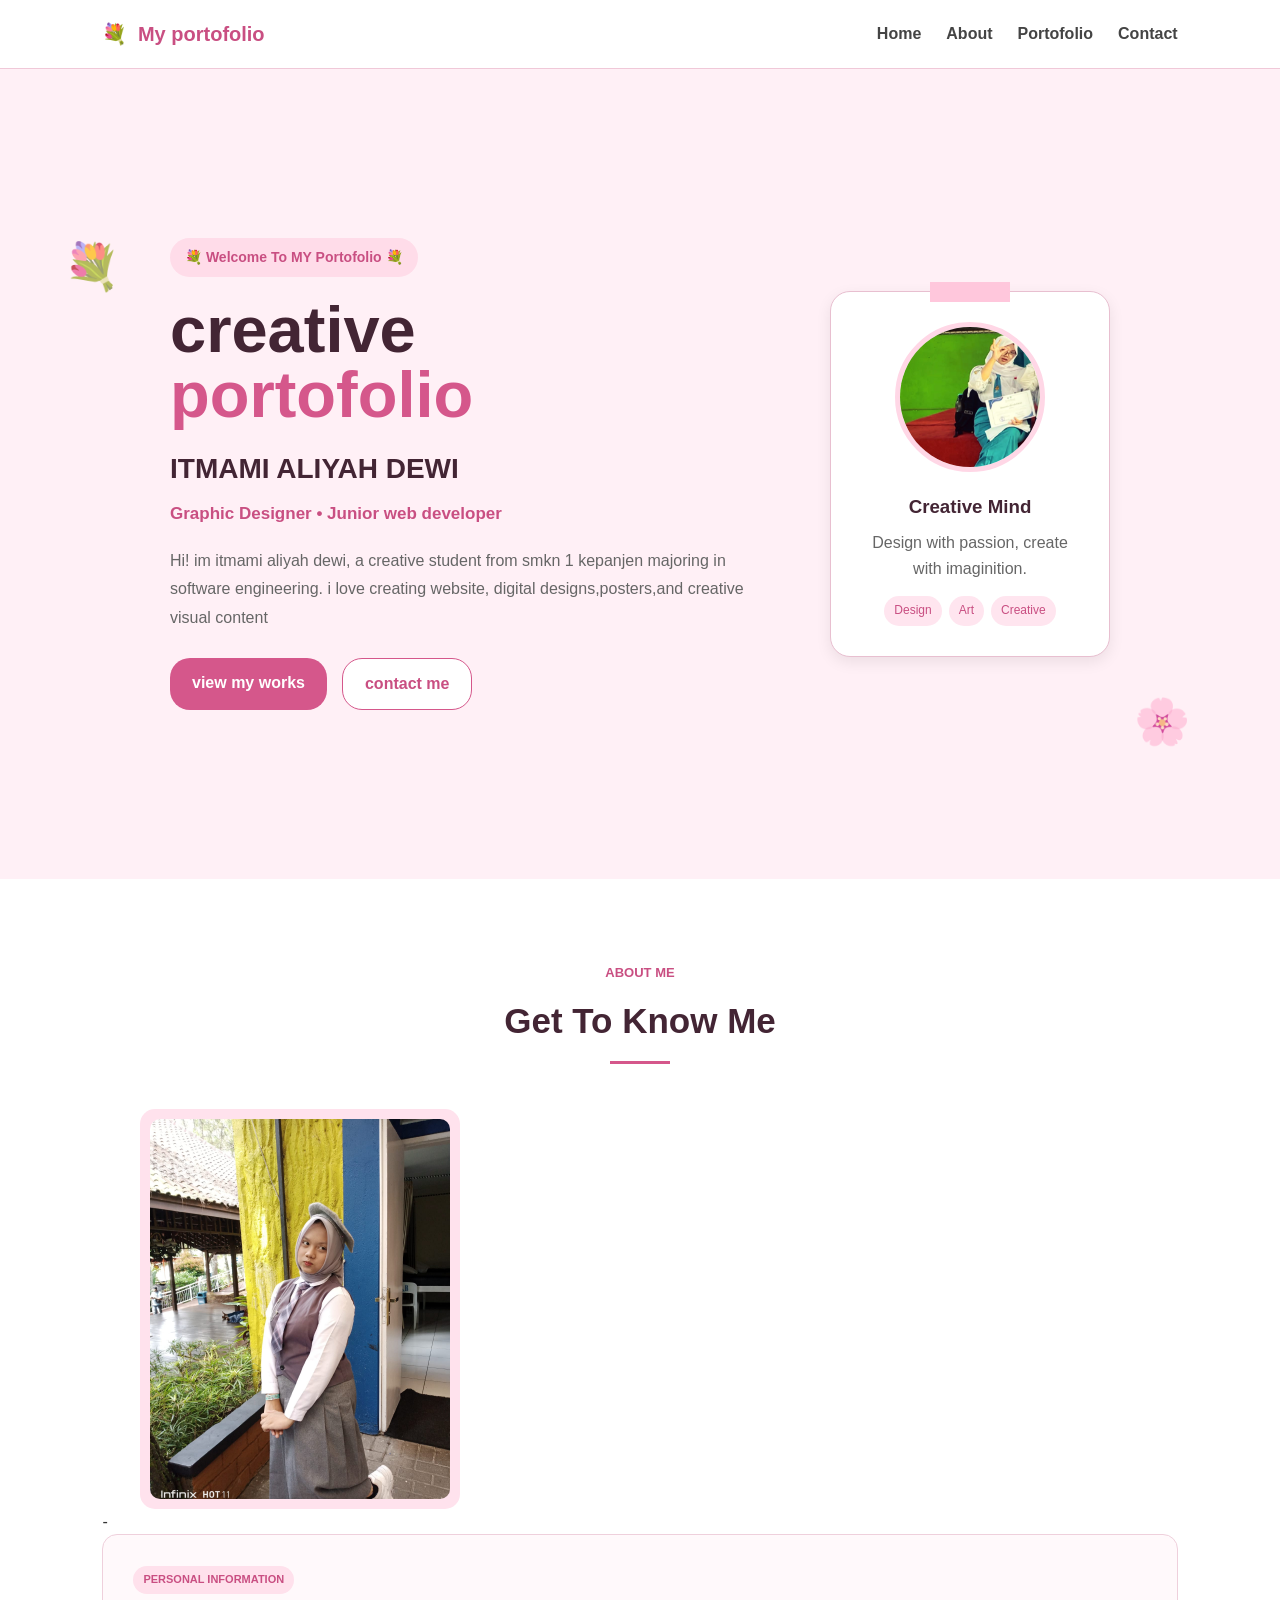
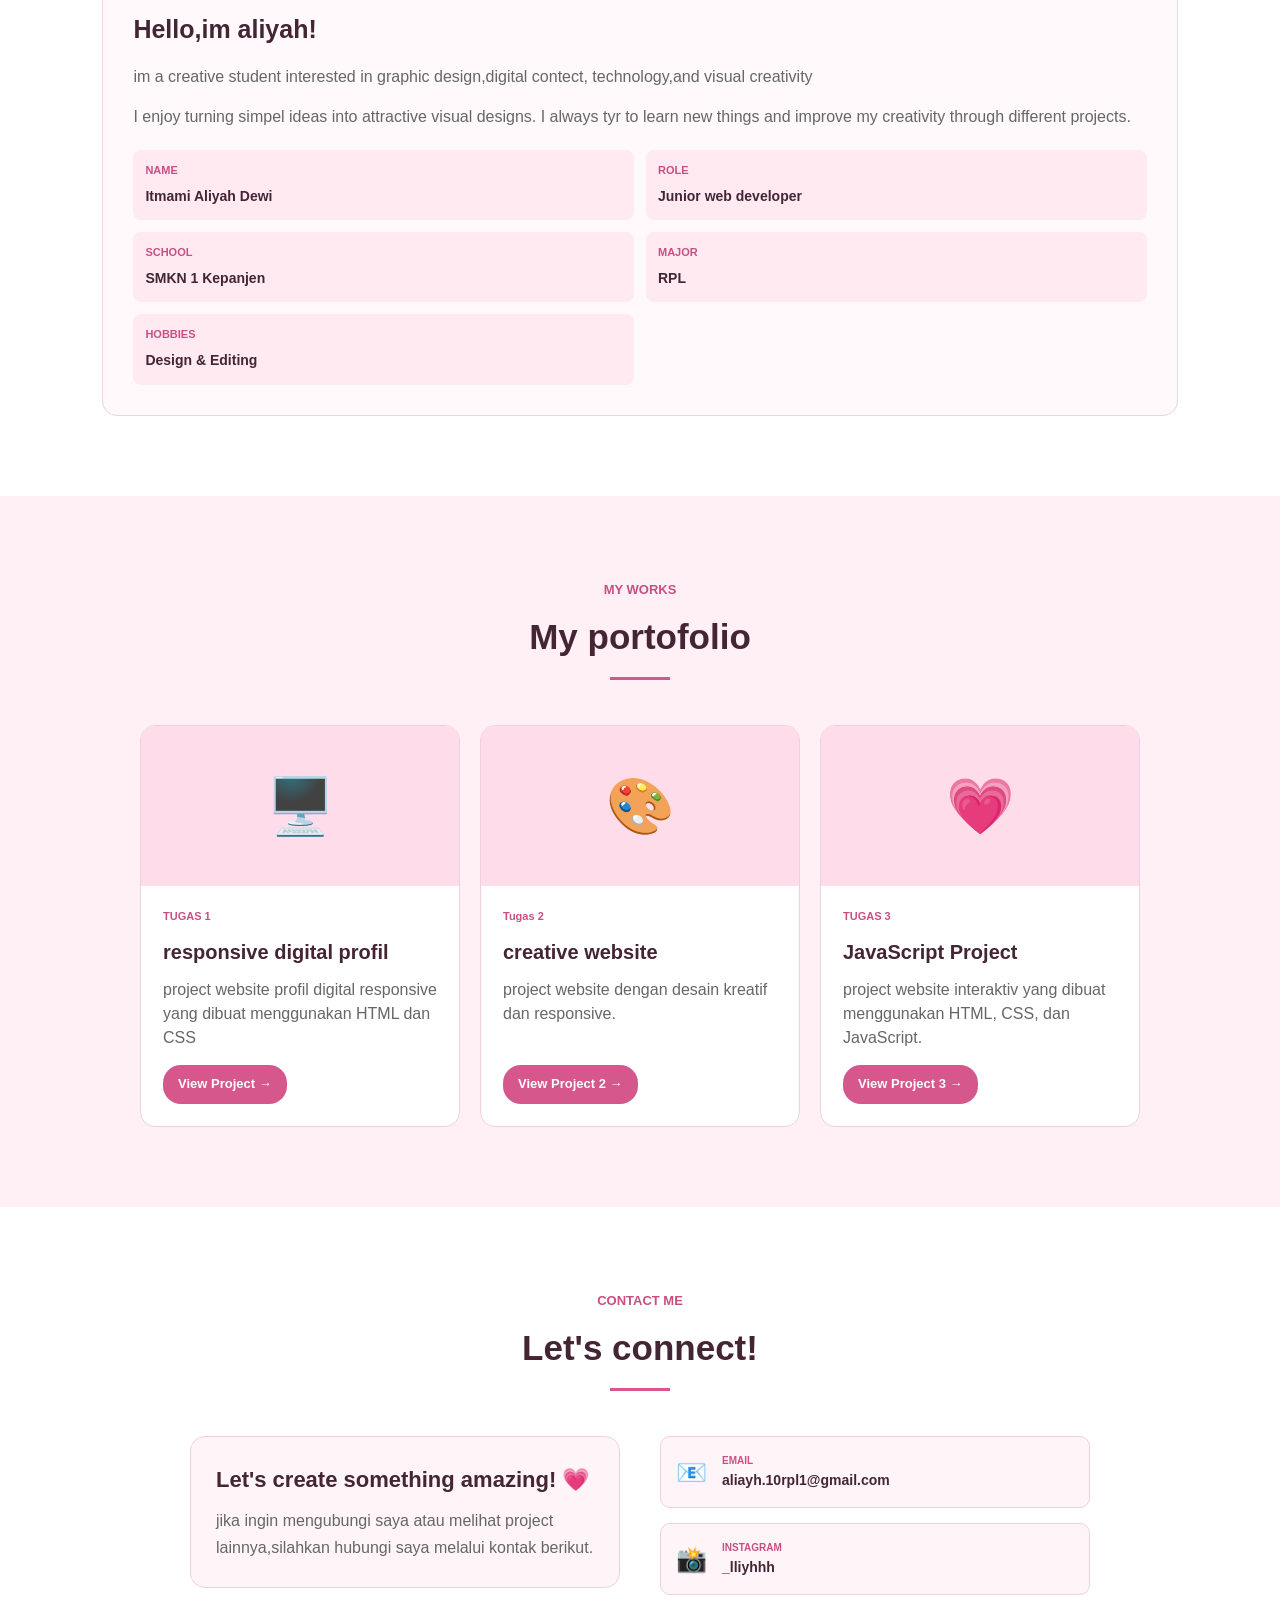
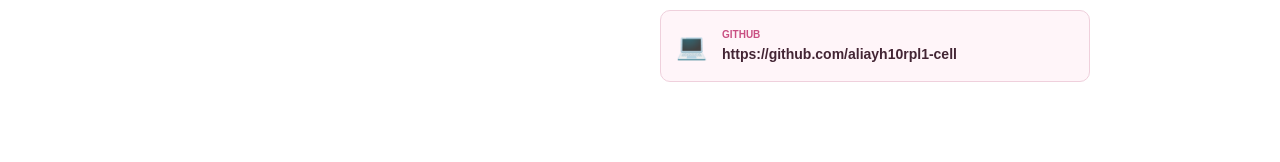
==== commit fdcfe584: "Update index.html" ====
--- a/index.html
+++ b/index.html
@@ -26,7 +26,6 @@
             <nav id="navMenu">
                 <a href="#home">Home</a>
                 <a href="#about">About</a>
-                <a href="#skills">Skills</a>
                 <a href="#portofolio">Portofolio</a>
                 <a href="#contact">Contact</a>
                 </nav>
@@ -190,101 +189,7 @@
             </div>
         </section>
 
-        <!--SKILLS-->
-        <section class="section skill-section" id="skill">
-
-            <div class="section-title">
-                <span>MY SKILLS</span>
-                <h2>Creative Skills</h2>
-                <div class="line"></div>
-            </div>
-
-            <div class="skill-grid">
-
-            <!--`skil1-->
-                <div class="skill-card">
-
-                    <div class="skill-icone">💻</div>
-                    
-                    <h3>Web Development</h3>
-                    <p>
-                        Creating responsive and user-friendly
-                        websites using HTML, CSS, and JavaScript.
-                    </p>
-
-                    <div class="progress">
-                        <span style="width: 85%"></span>
-                    </div>
-
-                    <small>85%</small>
-                </div>
-
-
-                <!--skil2-->
-                 <div class="skill-card">
-
-                    <div class="skill-icon">🎨</div>
-
-                    <h3>Graphic Design</h3>
-                    <p>
-                        Creating posters, layouts,
-                        social media designs and
-                        visual concepts.
-                    </p>
-
-                    <div class="prongress">
-                        <span style="width: 90%"></span>
-                    </div>
-
-                    <small>90%</small>
-                </div>
-
-                <!--skil3-->
-                <div class="skill-card">
-
-                    <div class="skill-icone">✏️</div>
-
-                    <h3>Creative Editing</h3>
-
-                    <p>
-                        Editing images and creating aesthetic
-                        digital compositions.  
-                    </p>
-
-                    <div class="progress">
-                        <span style="width: 85%"></span>
-                    </div>
-
-                    <small>85%</small>
-                </div>
-
-                <!--skil4-->
-
-                <div class="skill-card">
-
-                    <div class="skill-icone">📱</div>
-
-                    <h3>Digital Content</h3>
-
-                    <p>
-                        creating attractive digital
-                        content for social media
-                        and school projects.
-                    </p>
-
-                    <div class="progress">
-                        <span style="width: 80%"></span>
-
-                        <small>80%</small>
-
-                        </div>
-                    
-
-
-
-            </div>
-        </section>
-
+        
     <!--portofolio/tugas--> 
     <section class="section portofolio-section" id="portofolio">
 
@@ -455,13 +360,6 @@
         </div>
     </section>
 
-    <!--footer-->
-    <footer>
-        <p>
-            © 2026 Itmami Aliyah Dewi.
-            Made with 💗 and creativity.
-        </p>
-    </footer>
 
     <script src="js/script.js"></script>
 
